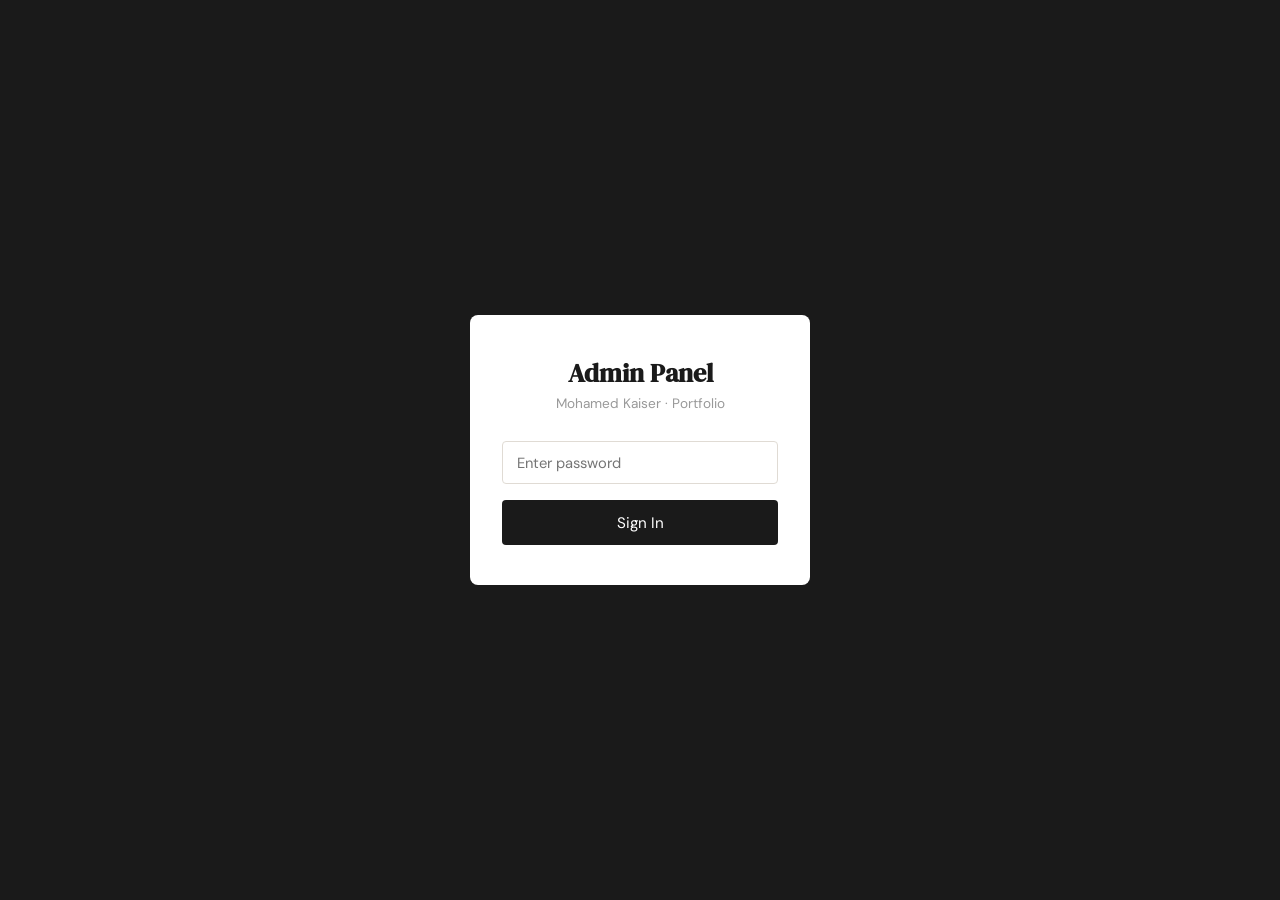
==== admin.html @ 764f1b79 "Rename Admin.html to admin.html" ====
<!DOCTYPE html>
<html lang="en">
<head>
  <meta charset="UTF-8" />
  <meta name="viewport" content="width=device-width, initial-scale=1.0" />
  <title>Admin · Mohamed Kaiser Portfolio</title>
  <link href="https://fonts.googleapis.com/css2?family=DM+Serif+Display&family=DM+Sans:wght@300;400;500&display=swap" rel="stylesheet" />
  <link rel="stylesheet" href="https://cdnjs.cloudflare.com/ajax/libs/font-awesome/6.5.0/css/all.min.css" />
  <style>
    *, *::before, *::after { box-sizing: border-box; margin: 0; padding: 0; }
    body { font-family: 'DM Sans', sans-serif; background: #f5f3f0; color: #1a1a1a; font-size: 15px; }
    a { text-decoration: none; color: inherit; }

    /* ── LOGIN ── */
    #login-screen {
      min-height: 100vh;
      display: flex;
      align-items: center;
      justify-content: center;
      background: #1a1a1a;
    }
    .login-box {
      background: #fff;
      padding: 2.5rem 2rem;
      border-radius: 8px;
      width: 340px;
      text-align: center;
    }
    .login-box h1 { font-family: 'DM Serif Display', serif; font-size: 1.6rem; margin-bottom: 0.3rem; }
    .login-box p { font-size: 0.85rem; color: #999; margin-bottom: 1.8rem; }
    .login-box input {
      width: 100%; padding: 0.75rem 1rem; border: 1px solid #e0dbd4;
      border-radius: 4px; font-family: inherit; font-size: 0.95rem;
      margin-bottom: 1rem; outline: none;
    }
    .login-box input:focus { border-color: #1a1a1a; }
    .login-box button {
      width: 100%; padding: 0.8rem; background: #1a1a1a; color: #fff;
      border: none; border-radius: 4px; font-family: inherit; font-size: 0.95rem;
      cursor: pointer; transition: background 0.2s;
    }
    .login-box button:hover { background: #333; }
    .login-error { color: #c0392b; font-size: 0.82rem; margin-top: 0.5rem; display: none; }

    /* ── ADMIN SHELL ── */
    #admin-shell { display: none; min-height: 100vh; }

    .admin-nav {
      background: #1a1a1a; color: #fff;
      padding: 1rem 2rem;
      display: flex; align-items: center; justify-content: space-between;
    }
    .admin-nav h1 { font-family: 'DM Serif Display', serif; font-size: 1.2rem; }
    .admin-nav-links { display: flex; gap: 1.5rem; align-items: center; }
    .admin-nav-links a {
      font-size: 0.85rem; color: #aaa; transition: color 0.2s; cursor: pointer;
    }
    .admin-nav-links a:hover, .admin-nav-links a.active { color: #fff; }
    .logout-btn {
      background: none; border: 1px solid #555; color: #aaa;
      padding: 0.4rem 0.9rem; border-radius: 3px; font-size: 0.82rem;
      cursor: pointer; font-family: inherit; transition: all 0.2s;
    }
    .logout-btn:hover { border-color: #fff; color: #fff; }

    .admin-body { padding: 2rem; max-width: 1100px; margin: 0 auto; }

    /* ── TABS ── */
    .tab-pane { display: none; }
    .tab-pane.active { display: block; }

    /* ── CARDS ── */
    .section-title {
      font-family: 'DM Serif Display', serif;
      font-size: 1.5rem; margin-bottom: 1.5rem;
      display: flex; align-items: center; justify-content: space-between;
    }

    /* ── FORM STYLES ── */
    .form-card {
      background: #fff; border-radius: 8px; padding: 1.8rem;
      border: 1px solid #eee; margin-bottom: 1.5rem;
    }
    .form-card h3 { font-size: 1rem; font-weight: 500; margin-bottom: 1.2rem; color: #555; text-transform: uppercase; letter-spacing: 0.06em; font-size: 0.78rem; }
    .form-row { display: grid; grid-template-columns: 1fr 1fr; gap: 1rem; margin-bottom: 1rem; }
    .form-row.single { grid-template-columns: 1fr; }
    .form-row.triple { grid-template-columns: 1fr 1fr 1fr; }
    label { display: block; font-size: 0.78rem; font-weight: 500; letter-spacing: 0.06em; text-transform: uppercase; color: #888; margin-bottom: 0.35rem; }
    input[type="text"], input[type="url"], input[type="password"], textarea, select {
      width: 100%; padding: 0.65rem 0.85rem; border: 1px solid #e0dbd4;
      border-radius: 4px; font-family: inherit; font-size: 0.92rem;
      outline: none; transition: border-color 0.2s; background: #fff;
    }
    input:focus, textarea:focus, select:focus { border-color: #1a1a1a; }
    textarea { resize: vertical; min-height: 90px; }

    .btn-primary {
      background: #1a1a1a; color: #fff; border: none;
      padding: 0.7rem 1.5rem; border-radius: 4px; font-family: inherit;
      font-size: 0.9rem; cursor: pointer; transition: background 0.2s;
    }
    .btn-primary:hover { background: #333; }
    .btn-danger {
      background: none; color: #c0392b; border: 1px solid #e8c0bb;
      padding: 0.5rem 1rem; border-radius: 4px; font-family: inherit;
      font-size: 0.82rem; cursor: pointer; transition: all 0.2s;
    }
    .btn-danger:hover { background: #c0392b; color: #fff; border-color: #c0392b; }
    .btn-secondary {
      background: none; color: #555; border: 1px solid #ddd;
      padding: 0.5rem 1rem; border-radius: 4px; font-family: inherit;
      font-size: 0.82rem; cursor: pointer; transition: all 0.2s;
    }
    .btn-secondary:hover { border-color: #1a1a1a; color: #1a1a1a; }

    /* ── PROJECT LIST ── */
    .project-list { display: flex; flex-direction: column; gap: 1rem; }
    .project-list-item {
      background: #fff; border: 1px solid #eee; border-radius: 8px;
      padding: 1.2rem 1.5rem;
      display: flex; align-items: center; gap: 1.2rem;
    }
    .project-list-thumb {
      width: 72px; height: 52px; border-radius: 4px; object-fit: cover;
      background: #f0ede8; flex-shrink: 0; display: flex; align-items: center;
      justify-content: center; font-size: 1.5rem; overflow: hidden;
    }
    .project-list-thumb img { width: 100%; height: 100%; object-fit: cover; }
    .project-list-info { flex: 1; }
    .project-list-info h4 { font-size: 0.95rem; font-weight: 500; margin-bottom: 0.2rem; }
    .project-list-info p { font-size: 0.8rem; color: #999; }
    .project-list-actions { display: flex; gap: 0.5rem; flex-shrink: 0; }

    /* ── HERO EDIT ── */
    .hero-preview {
      background: #1a1a1a; border-radius: 8px; padding: 2rem;
      color: #fff; margin-bottom: 1.5rem;
    }
    .hero-preview p { font-size: 0.8rem; color: #888; margin-bottom: 0.3rem; letter-spacing: 0.08em; text-transform: uppercase; }
    .hero-preview h2 { font-family: 'DM Serif Display', serif; font-size: 1.8rem; margin-bottom: 0.5rem; }
    .hero-preview span { font-size: 0.9rem; color: #aaa; }

    /* ── TOAST ── */
    .toast {
      position: fixed; bottom: 2rem; right: 2rem;
      background: #1a1a1a; color: #fff;
      padding: 0.8rem 1.4rem; border-radius: 4px;
      font-size: 0.88rem; transform: translateY(80px);
      transition: transform 0.3s ease; z-index: 9999;
    }
    .toast.show { transform: translateY(0); }

    /* ── MODAL (edit project) ── */
    .modal-overlay {
      position: fixed; inset: 0; background: rgba(0,0,0,0.5);
      display: none; align-items: center; justify-content: center; z-index: 500;
    }
    .modal-overlay.open { display: flex; }
    .modal {
      background: #fff; border-radius: 10px; width: 620px; max-height: 88vh;
      overflow-y: auto; padding: 2rem;
    }
    .modal-header { display: flex; justify-content: space-between; align-items: center; margin-bottom: 1.5rem; }
    .modal-header h2 { font-family: 'DM Serif Display', serif; font-size: 1.3rem; }
    .modal-close { background: none; border: none; font-size: 1.4rem; cursor: pointer; color: #999; }
    .modal-close:hover { color: #1a1a1a; }

    /* ── TAG INPUT ── */
    .tag-input-wrap { display: flex; flex-wrap: wrap; gap: 0.4rem; padding: 0.5rem; border: 1px solid #e0dbd4; border-radius: 4px; min-height: 42px; cursor: text; }
    .tag-chip { background: #f0ede8; padding: 0.2rem 0.6rem; border-radius: 2px; font-size: 0.78rem; display: flex; align-items: center; gap: 0.3rem; }
    .tag-chip button { background: none; border: none; cursor: pointer; font-size: 0.9rem; color: #999; padding: 0; line-height: 1; }
    .tag-chip button:hover { color: #c0392b; }
    .tag-text-input { border: none; outline: none; font-family: inherit; font-size: 0.88rem; min-width: 80px; flex: 1; }

    /* ── SETTINGS ── */
    .settings-section { margin-bottom: 2rem; }
    .settings-section h3 { font-size: 0.78rem; font-weight: 500; text-transform: uppercase; letter-spacing: 0.08em; color: #888; margin-bottom: 1rem; padding-bottom: 0.5rem; border-bottom: 1px solid #eee; }

    @media (max-width: 680px) {
      .form-row, .form-row.triple { grid-template-columns: 1fr; }
      .admin-body { padding: 1rem; }
      .modal { width: 95vw; padding: 1.2rem; }
    }
  </style>
</head>
<body>

<!-- ── LOGIN ── -->
<div id="login-screen">
  <div class="login-box">
    <h1>Admin Panel</h1>
    <p>Mohamed Kaiser · Portfolio</p>
    <input type="password" id="pw-input" placeholder="Enter password" />
    <button onclick="tryLogin()">Sign In</button>
    <p class="login-error" id="login-error">Wrong password. Try again.</p>
  </div>
</div>

<!-- ── ADMIN SHELL ── -->
<div id="admin-shell">
  <nav class="admin-nav">
    <h1>⚙️ Portfolio Admin</h1>
    <div class="admin-nav-links">
      <a onclick="switchTab('projects')" id="tab-btn-projects" class="active">Projects</a>
      <a onclick="switchTab('hero')" id="tab-btn-hero">Hero & About</a>
      <a onclick="switchTab('settings')" id="tab-btn-settings">Settings</a>
      <a href="index.html" target="_blank">View Site ↗</a>
      <button class="logout-btn" onclick="logout()">Log out</button>
    </div>
  </nav>

  <div class="admin-body">

    <!-- PROJECTS TAB -->
    <div class="tab-pane active" id="tab-projects">
      <div class="section-title">
        Projects
        <button class="btn-primary" onclick="openAddModal()">+ Add Project</button>
      </div>
      <div class="project-list" id="project-list"></div>
    </div>

    <!-- HERO & ABOUT TAB -->
    <div class="tab-pane" id="tab-hero">
      <div class="section-title">Hero & About</div>

      <div class="hero-preview" id="hero-preview">
        <p>Preview</p>
        <h2 id="preview-name">Mohamed Kaiser</h2>
        <span id="preview-sub">ICT Student & Tech-Forward Problem Solver</span>
      </div>

      <div class="form-card">
        <h3>Hero Section</h3>
        <div class="form-row">
          <div>
            <label>Your Name</label>
            <input type="text" id="h-name" placeholder="Mohamed Kaiser" />
          </div>
          <div>
            <label>Tag Line (small text above name)</label>
            <input type="text" id="h-tag" placeholder="Diploma in ICT · APU" />
          </div>
        </div>
        <div class="form-row single">
          <div>
            <label>Subtitle</label>
            <input type="text" id="h-sub" placeholder="ICT Student & Tech-Forward Problem Solver" />
          </div>
        </div>
      </div>

      <div class="form-card">
        <h3>About Me</h3>
        <div class="form-row single">
          <div>
            <label>Paragraph 1</label>
            <textarea id="h-about1"></textarea>
          </div>
        </div>
        <div class="form-row single">
          <div>
            <label>Paragraph 2</label>
            <textarea id="h-about2"></textarea>
          </div>
        </div>
      </div>

      <div class="form-card">
        <h3>Details (right column)</h3>
        <div class="form-row">
          <div><label>University</label><input type="text" id="h-uni" /></div>
          <div><label>Programme</label><input type="text" id="h-prog" /></div>
        </div>
        <div class="form-row">
          <div><label>CGPA</label><input type="text" id="h-cgpa" /></div>
          <div><label>Location</label><input type="text" id="h-loc" /></div>
        </div>
        <div class="form-row single">
          <div><label>Email</label><input type="text" id="h-email" /></div>
        </div>
      </div>

      <button class="btn-primary" onclick="saveHero()">Save Changes</button>
    </div>

    <!-- SETTINGS TAB -->
    <div class="tab-pane" id="tab-settings">
      <div class="section-title">Settings</div>

      <div class="form-card">
        <div class="settings-section">
          <h3>Social Links</h3>
          <div class="form-row">
            <div><label>Email</label><input type="text" id="s-email" /></div>
            <div><label>GitHub URL</label><input type="url" id="s-github" /></div>
          </div>
          <div class="form-row">
            <div><label>LinkedIn URL</label><input type="url" id="s-linkedin" /></div>
            <div><label>WhatsApp Number (with country code, no +)</label><input type="text" id="s-wa" /></div>
          </div>
        </div>
        <div class="settings-section">
          <h3>Change Password</h3>
          <div class="form-row">
            <div><label>New Password</label><input type="password" id="s-newpw" placeholder="Leave blank to keep current" /></div>
            <div><label>Confirm Password</label><input type="password" id="s-confirmpw" /></div>
          </div>
        </div>
        <button class="btn-primary" onclick="saveSettings()">Save Settings</button>
      </div>
    </div>

  </div>
</div>

<!-- ── PROJECT MODAL ── -->
<div class="modal-overlay" id="project-modal">
  <div class="modal">
    <div class="modal-header">
      <h2 id="modal-title">Add Project</h2>
      <button class="modal-close" onclick="closeModal()">×</button>
    </div>

    <input type="hidden" id="m-id" />

    <div class="form-row">
      <div>
        <label>Project Title</label>
        <input type="text" id="m-title" placeholder="Fix n Flip" />
      </div>
      <div>
        <label>Date / Period</label>
        <input type="text" id="m-date" placeholder="Jan 2026 – Present" />
      </div>
    </div>

    <div class="form-row single" style="margin-bottom:1rem">
      <div>
        <label>Short Description (shown on card)</label>
        <textarea id="m-short" style="min-height:70px" placeholder="One or two sentences for the card..."></textarea>
      </div>
    </div>

    <div class="form-row single" style="margin-bottom:1rem">
      <div>
        <label>Full Description (shown in popup)</label>
        <textarea id="m-long" style="min-height:120px" placeholder="Full project description for the popup..."></textarea>
      </div>
    </div>

    <div style="margin-bottom:1rem">
      <label>Tags (press Enter or comma to add)</label>
      <div class="tag-input-wrap" id="tag-wrap" onclick="focusTagInput()">
        <input class="tag-text-input" id="tag-input" placeholder="e.g. PHP" />
      </div>
    </div>

    <div class="form-row" style="margin-bottom:1rem">
      <div>
        <label>GitHub Link (leave blank if none)</label>
        <input type="url" id="m-github" placeholder="https://github.com/ImLiquify/..." />
      </div>
      <div>
        <label>Main Image filename (in /images/)</label>
        <input type="text" id="m-img" placeholder="fixnflip.jpg" />
      </div>
    </div>

    <div style="margin-bottom:1.5rem">
      <label>Popup Images (filenames, one per line)</label>
      <textarea id="m-imgs" style="min-height:70px" placeholder="fixnflip.jpg&#10;fixnflip2.jpg"></textarea>
    </div>

    <div style="display:flex; gap:0.8rem; justify-content:flex-end;">
      <button class="btn-secondary" onclick="closeModal()">Cancel</button>
      <button class="btn-primary" onclick="saveProject()">Save Project</button>
    </div>
  </div>
</div>

<!-- ── TOAST ── -->
<div class="toast" id="toast"></div>

<script>
  // ── DEFAULT DATA ──
  const DEFAULT_PASSWORD = 'kaiser123';
  const DEFAULT_PROJECTS = [
    { id: 1, title: 'Fix n Flip', date: 'Jan 2026 – Present', short: 'E-waste marketplace for APU students to buy, sell and repair devices. Role-based access with full lifecycle tracking.', long: 'Led my team to build a website for APU students to buy and sell devices at lower prices instead of disposing them. Includes role-based access for Admins, Technicians, Clerks, and Users with full device lifecycle tracking. Built a 31-table relational database and 15+ dynamic pages.', tags: ['PHP','MySQL','JavaScript','HTML','CSS'], github: 'https://github.com/ImLiquify', img: 'fixnflip.jpg', imgs: ['fixnflip.jpg','fixnflip2.jpg'] },
    { id: 2, title: 'Automated Smart Greenhouse', date: 'Nov 2025 – Present', short: 'IoT system with Arduino & ESP32. Automates irrigation and lighting based on soil moisture and crop type.', long: 'Built an IoT monitoring and control system for a model greenhouse using Arduino and ESP32. Automates irrigation based on soil moisture readings and adjusts LED lighting based on crop type. Paired with a web dashboard for remote monitoring. Includes water pump burn-out prevention.', tags: ['Arduino C++','HTML','CSS'], github: 'https://github.com/ImLiquify', img: 'greenhouse.jpg', imgs: ['greenhouse.jpg','greenhouse2.jpg'] },
    { id: 3, title: 'Enhanced TaoBao (Figma)', date: 'Jun 2025 – Present', short: 'Full UI/UX redesign of TaoBao. Cleaner layout, better hierarchy, focused on converting buyers.', long: 'Conducted user research, competitor analysis, and information architecture. Designed user flows and multiple high and low fidelity mockups. Developed a complete advanced website prototype in Figma focused on reducing clutter and improving purchasing conversion.', tags: ['Figma','UI/UX'], github: '', img: 'taobao.jpg', imgs: ['taobao.jpg','taobao2.jpg'] },
    { id: 4, title: 'Hospital Management System', date: 'Jul 2025 – Present', short: 'Desktop app in Java OOP to manage Nurses, Doctors and Patients with login access control.', long: 'Built a sample desktop app using NetBeans UI to demonstrate core OOP principles. Implemented Admin features and login functions. Applies OOP principles including Encapsulation, Inheritance, and modular structure.', tags: ['Java OOP','NetBeans'], github: '', img: '', imgs: [] },
    { id: 5, title: 'Restaurant Market List Automation', date: '2024 – 2025', short: 'Google Sheets tracker for my family\'s restaurant with AppScript automations and year-end email reports.', long: 'Built a shared Google Sheets procurement tracker for my family\'s restaurant. Added multi-user access so different staff can update stock lists. AppScript automations run monthly: migrating completed data to archive, auto-generating fresh working sheets. Year-end summary email sent automatically to the owner.', tags: ['Google Sheets','AppScript','JavaScript'], github: '', img: 'restaurant.jpg', imgs: ['restaurant.jpg','restaurant2.jpg'] },
    { id: 6, title: '3D Restaurant Architectural Design', date: '2025', short: 'Full spatial layout and interior design using SketchUp 3D with photorealistic Enscape renders.', long: 'Designed the full spatial layout and interior architecture of my parents\' restaurant concept using SketchUp 3D. Produced photorealistic renders and walkthroughs using Enscape for client review before renovation. Helped save money by allowing design changes before construction began.', tags: ['SketchUp 3D','Enscape'], github: '', img: 'restaurant3d.jpg', imgs: ['restaurant3d.jpg','restaurant3d2.jpg'] },
    { id: 7, title: 'Shell STEM Innovation Challenges', date: '2019 – 2022', short: 'Led teams in national STEM competitions. Built 4 hardware systems including a Salt-Water Powered Car.', long: 'Led student teams across two years of national STEM competitions, taking projects from concept to working prototype under real competition conditions. Built four hardware systems: a Salt-Water Electrolysis Electric Car, an Automated Pool Energy Recovery System, a Guard Sleep-Monitoring Alert, and an Automatic Overflow & Irrigation Pump Controller.', tags: ['Arduino C++','Hardware'], github: '', img: '', imgs: [] }
  ];

  const DEFAULT_HERO = {
    name: 'Mohamed Kaiser', tag: 'Diploma in ICT · APU',
    sub: 'ICT Student & Tech-Forward Problem Solver',
    about1: "I'm a student currently pursuing a Diploma in ICT (General) at Asia Pacific University (APU), Malaysia. I enjoy learning new technologies, building projects to solve problems, working with technology and love computers.",
    about2: "When I'm not studying, I like playing games, finding solutions to problems, and trying out new things that help broaden my knowledge. I'm actively looking for internship opportunities to grow my skills.",
    uni: 'Asia Pacific University (APU)', prog: 'Diploma in ICT (General)',
    cgpa: '3.44 / 4.00', loc: 'Kuala Lumpur, Malaysia', email: 'mohdkaiser1806@gmail.com'
  };

  const DEFAULT_SETTINGS = {
    email: 'mohdkaiser1806@gmail.com',
    github: 'https://github.com/ImLiquify',
    linkedin: 'https://www.linkedin.com/in/mohamed-kaiser-04093532b/',
    wa: '60178710035'
  };

  // ── STORAGE HELPERS ──
  function getData(key, def) {
    try { const v = localStorage.getItem(key); return v ? JSON.parse(v) : def; }
    catch(e) { return def; }
  }
  function setData(key, val) { localStorage.setItem(key, JSON.stringify(val)); }

  // ── LOGIN ──
  function tryLogin() {
    const pw = document.getElementById('pw-input').value;
    const stored = localStorage.getItem('admin_pw') || DEFAULT_PASSWORD;
    if (pw === stored) {
      document.getElementById('login-screen').style.display = 'none';
      document.getElementById('admin-shell').style.display = 'block';
      initAdmin();
    } else {
      document.getElementById('login-error').style.display = 'block';
    }
  }
  document.getElementById('pw-input').addEventListener('keydown', e => { if(e.key==='Enter') tryLogin(); });

  function logout() {
    document.getElementById('admin-shell').style.display = 'none';
    document.getElementById('login-screen').style.display = 'flex';
    document.getElementById('pw-input').value = '';
  }

  // ── TABS ──
  function switchTab(name) {
    document.querySelectorAll('.tab-pane').forEach(t => t.classList.remove('active'));
    document.querySelectorAll('.admin-nav-links a[id^="tab-btn"]').forEach(a => a.classList.remove('active'));
    document.getElementById('tab-'+name).classList.add('active');
    document.getElementById('tab-btn-'+name).classList.add('active');
  }

  // ── INIT ──
  function initAdmin() {
    renderProjectList();
    loadHeroForm();
    loadSettingsForm();
  }

  // ── PROJECTS ──
  function getProjects() { return getData('projects', DEFAULT_PROJECTS); }
  function saveProjects(p) { setData('projects', p); }

  function renderProjectList() {
    const projects = getProjects();
    const list = document.getElementById('project-list');
    list.innerHTML = projects.map(p => `
      <div class="project-list-item">
        <div class="project-list-thumb">
          ${p.img ? `<img src="images/${p.img}" onerror="this.style.display='none'" />` : '📁'}
        </div>
        <div class="project-list-info">
          <h4>${p.title}</h4>
          <p>${p.date} · ${p.tags.slice(0,3).join(', ')}${p.tags.length>3?'…':''} ${p.github ? '· <span style="color:#2ecc71">GitHub ✓</span>' : '· <span style="color:#e67e22">No GitHub</span>'}</p>
        </div>
        <div class="project-list-actions">
          <button class="btn-secondary" onclick="openEditModal(${p.id})">Edit</button>
          <button class="btn-danger" onclick="deleteProject(${p.id})">Delete</button>
        </div>
      </div>
    `).join('');
  }

  // ── TAG INPUT ──
  let currentTags = [];
  function focusTagInput() { document.getElementById('tag-input').focus(); }
  function renderTags() {
    const wrap = document.getElementById('tag-wrap');
    const input = document.getElementById('tag-input');
    wrap.innerHTML = '';
    currentTags.forEach((t,i) => {
      const chip = document.createElement('div');
      chip.className = 'tag-chip';
      chip.innerHTML = `${t}<button onclick="removeTag(${i})">×</button>`;
      wrap.appendChild(chip);
    });
    wrap.appendChild(input);
    input.focus();
  }
  function removeTag(i) { currentTags.splice(i,1); renderTags(); }
  document.addEventListener('keydown', function(e) {
    const input = document.getElementById('tag-input');
    if (document.activeElement !== input) return;
    if ((e.key === 'Enter' || e.key === ',') && input.value.trim()) {
      e.preventDefault();
      currentTags.push(input.value.trim().replace(',',''));
      input.value = '';
      renderTags();
    }
    if (e.key === 'Backspace' && !input.value && currentTags.length) {
      currentTags.pop(); renderTags();
    }
  });

  // ── MODAL ──
  function openAddModal() {
    currentTags = [];
    document.getElementById('modal-title').textContent = 'Add Project';
    document.getElementById('m-id').value = '';
    ['m-title','m-date','m-short','m-long','m-github','m-img','m-imgs'].forEach(id => document.getElementById(id).value = '');
    renderTags();
    document.getElementById('project-modal').classList.add('open');
  }

  function openEditModal(id) {
    const p = getProjects().find(x => x.id === id);
    if (!p) return;
    currentTags = [...p.tags];
    document.getElementById('modal-title').textContent = 'Edit Project';
    document.getElementById('m-id').value = p.id;
    document.getElementById('m-title').value = p.title;
    document.getElementById('m-date').value = p.date;
    document.getElementById('m-short').value = p.short;
    document.getElementById('m-long').value = p.long;
    document.getElementById('m-github').value = p.github || '';
    document.getElementById('m-img').value = p.img || '';
    document.getElementById('m-imgs').value = (p.imgs || []).join('\n');
    renderTags();
    document.getElementById('project-modal').classList.add('open');
  }

  function closeModal() { document.getElementById('project-modal').classList.remove('open'); }

  function saveProject() {
    const id = document.getElementById('m-id').value;
    const proj = {
      id: id ? parseInt(id) : Date.now(),
      title: document.getElementById('m-title').value.trim(),
      date: document.getElementById('m-date').value.trim(),
      short: document.getElementById('m-short').value.trim(),
      long: document.getElementById('m-long').value.trim(),
      tags: currentTags,
      github: document.getElementById('m-github').value.trim(),
      img: document.getElementById('m-img').value.trim(),
      imgs: document.getElementById('m-imgs').value.trim().split('\n').filter(Boolean)
    };
    if (!proj.title) { toast('Please enter a project title'); return; }
    let projects = getProjects();
    if (id) { projects = projects.map(p => p.id === proj.id ? proj : p); }
    else { projects.push(proj); }
    saveProjects(projects);
    renderProjectList();
    closeModal();
    toast('Project saved ✓');
  }

  function deleteProject(id) {
    if (!confirm('Delete this project?')) return;
    saveProjects(getProjects().filter(p => p.id !== id));
    renderProjectList();
    toast('Project deleted');
  }

  // ── HERO ──
  function loadHeroForm() {
    const h = getData('hero', DEFAULT_HERO);
    ['name','tag','sub','about1','about2','uni','prog','cgpa','loc','email'].forEach(k => {
      const el = document.getElementById('h-'+k);
      if (el) el.value = h[k] || '';
    });
    document.getElementById('preview-name').textContent = h.name;
    document.getElementById('preview-sub').textContent = h.sub;
  }

  function saveHero() {
    const h = {};
    ['name','tag','sub','about1','about2','uni','prog','cgpa','loc','email'].forEach(k => {
      const el = document.getElementById('h-'+k);
      if (el) h[k] = el.value.trim();
    });
    setData('hero', h);
    document.getElementById('preview-name').textContent = h.name;
    document.getElementById('preview-sub').textContent = h.sub;
    toast('Hero section saved ✓');
  }

  // ── SETTINGS ──
  function loadSettingsForm() {
    const s = getData('settings', DEFAULT_SETTINGS);
    document.getElementById('s-email').value = s.email || '';
    document.getElementById('s-github').value = s.github || '';
    document.getElementById('s-linkedin').value = s.linkedin || '';
    document.getElementById('s-wa').value = s.wa || '';
  }

  function saveSettings() {
    const newpw = document.getElementById('s-newpw').value;
    const confirmpw = document.getElementById('s-confirmpw').value;
    if (newpw) {
      if (newpw !== confirmpw) { toast('Passwords do not match'); return; }
      localStorage.setItem('admin_pw', newpw);
    }
    setData('settings', {
      email: document.getElementById('s-email').value.trim(),
      github: document.getElementById('s-github').value.trim(),
      linkedin: document.getElementById('s-linkedin').value.trim(),
      wa: document.getElementById('s-wa').value.trim()
    });
    toast('Settings saved ✓');
  }

  // ── TOAST ──
  function toast(msg) {
    const t = document.getElementById('toast');
    t.textContent = msg;
    t.classList.add('show');
    setTimeout(() => t.classList.remove('show'), 2500);
  }
</script>
</body>
</html>
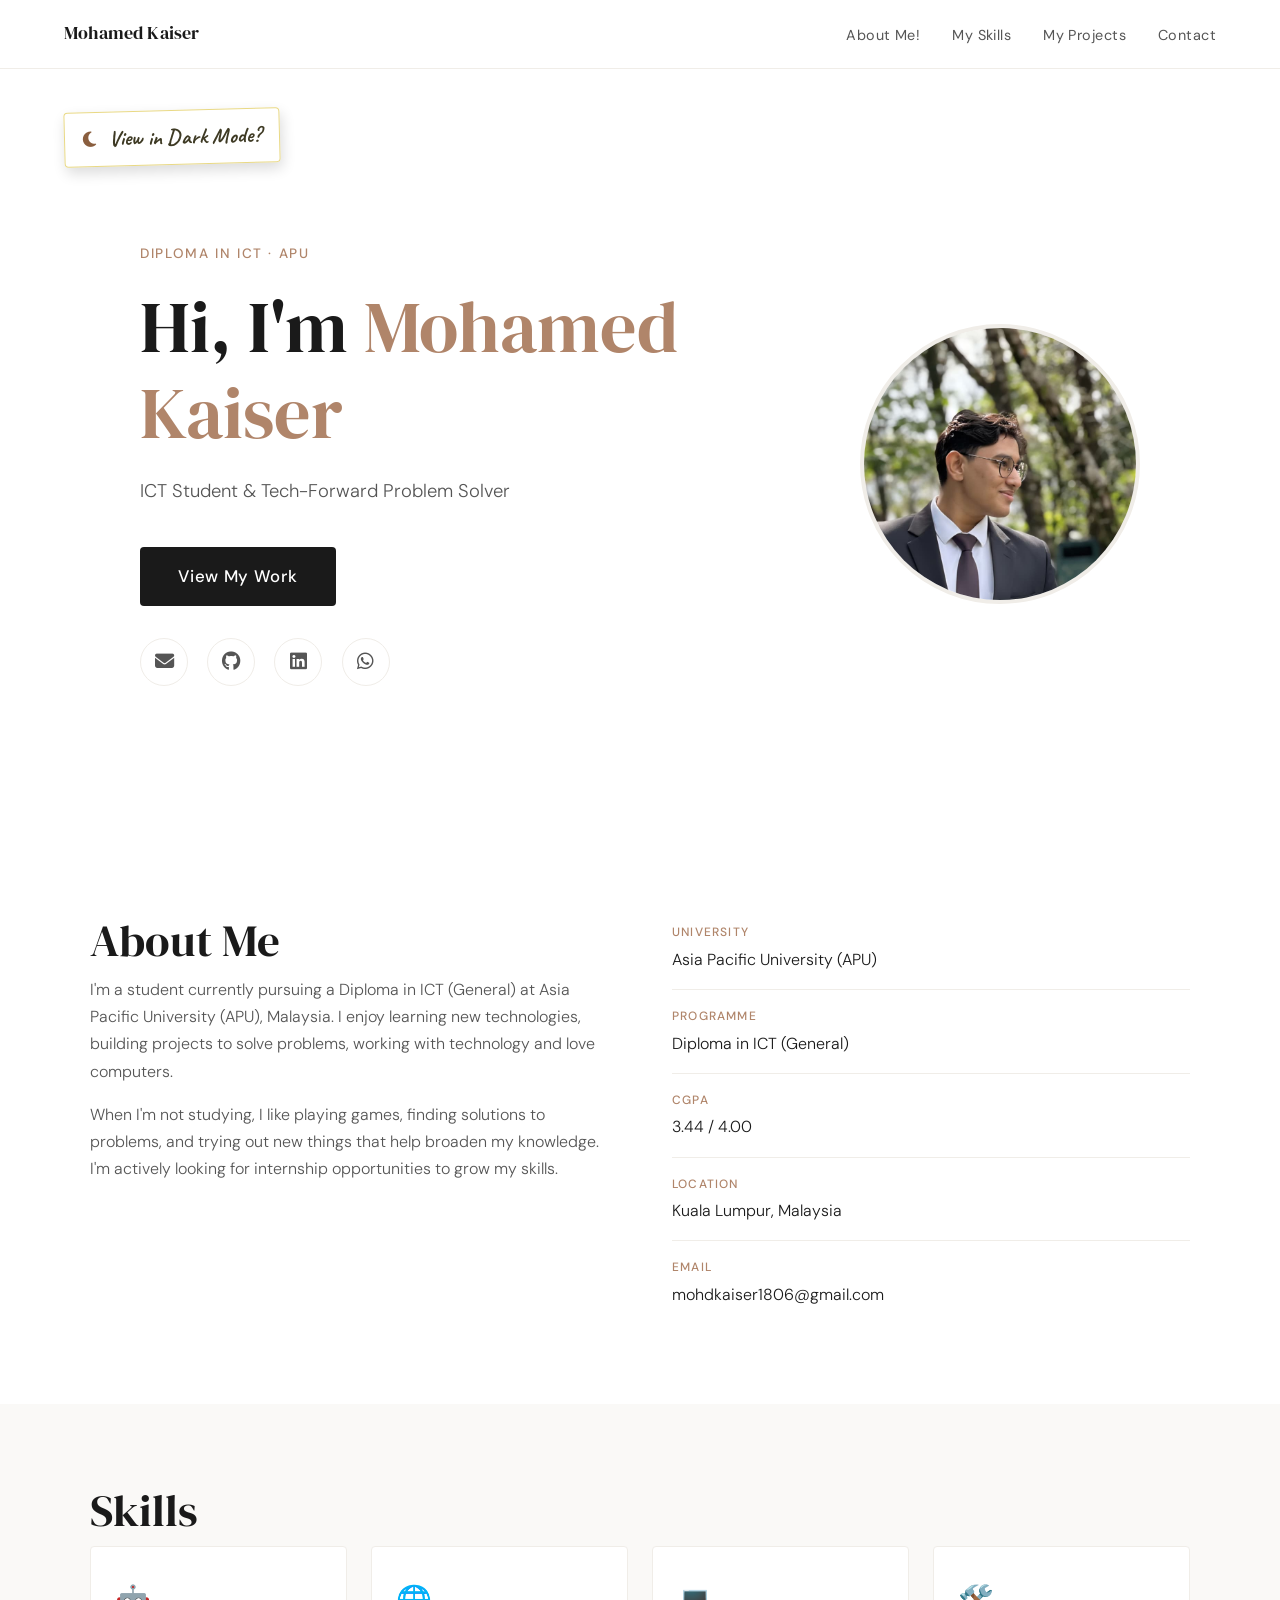
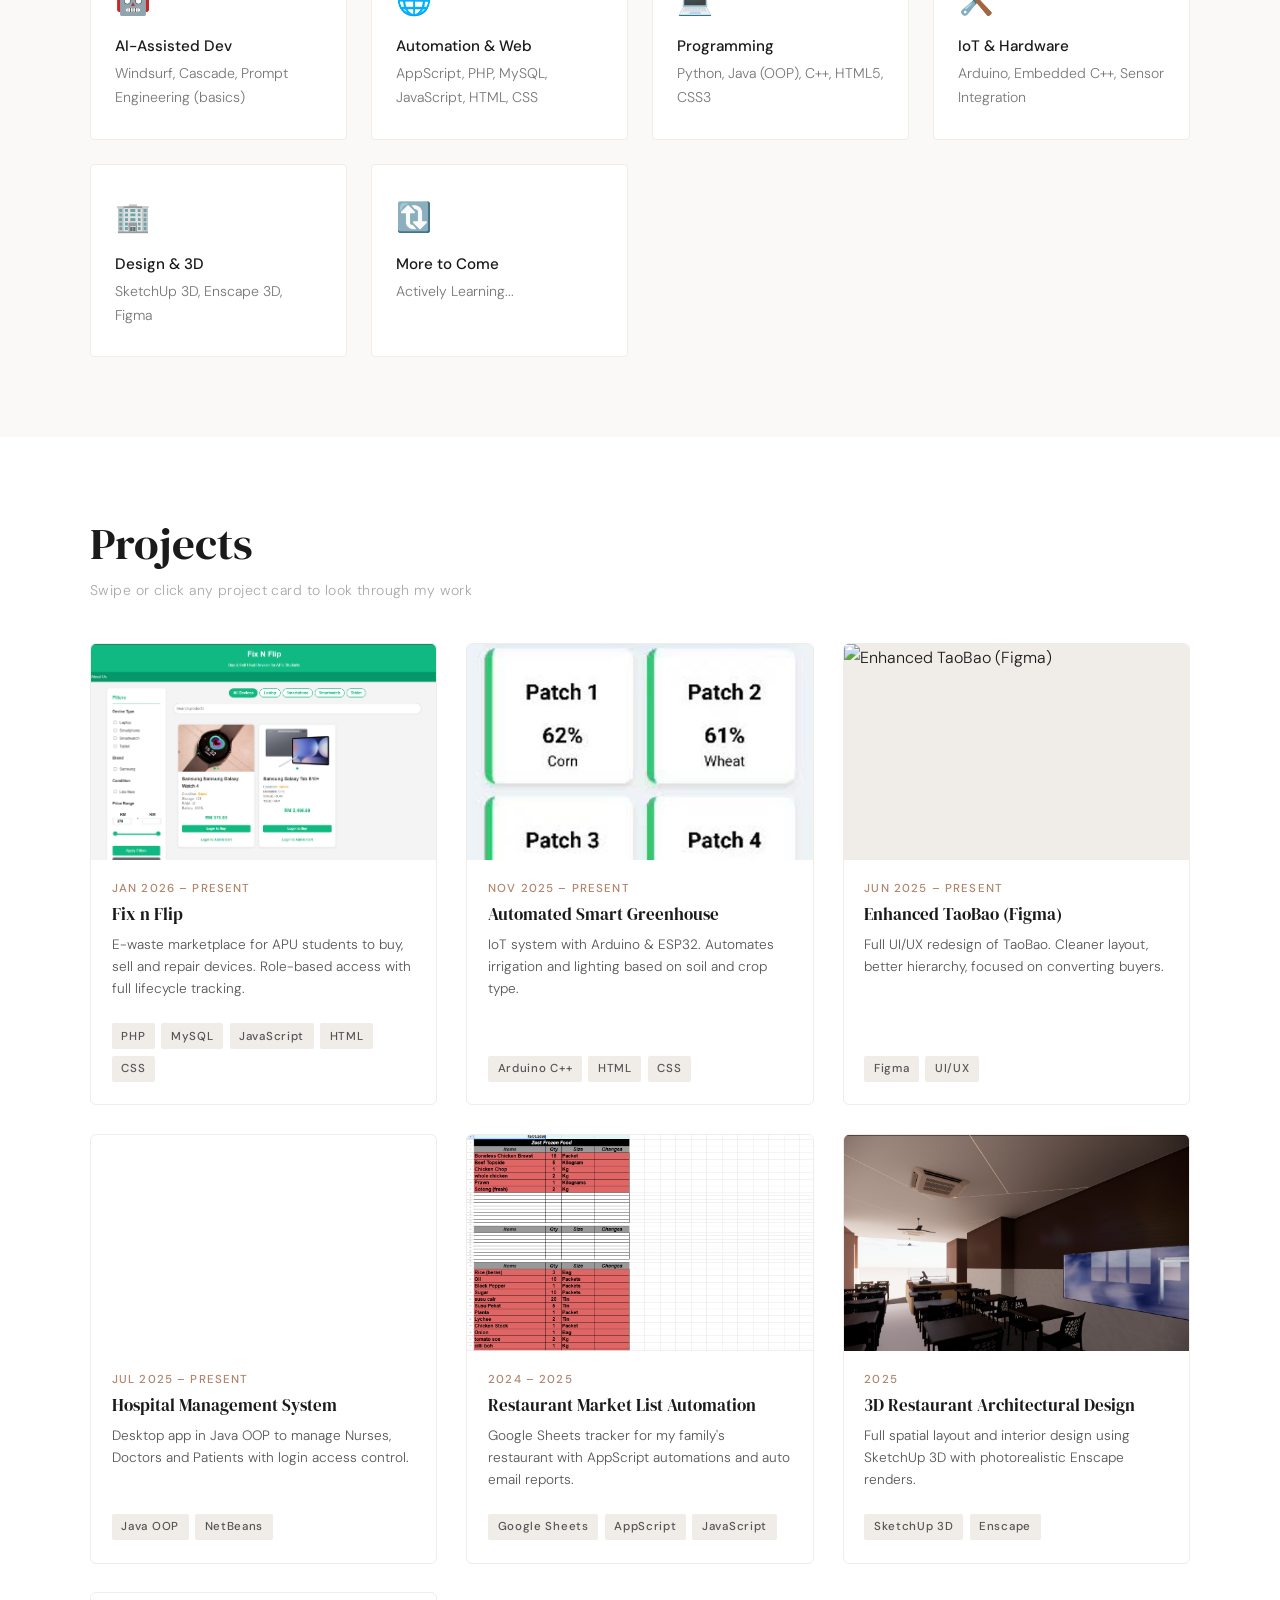
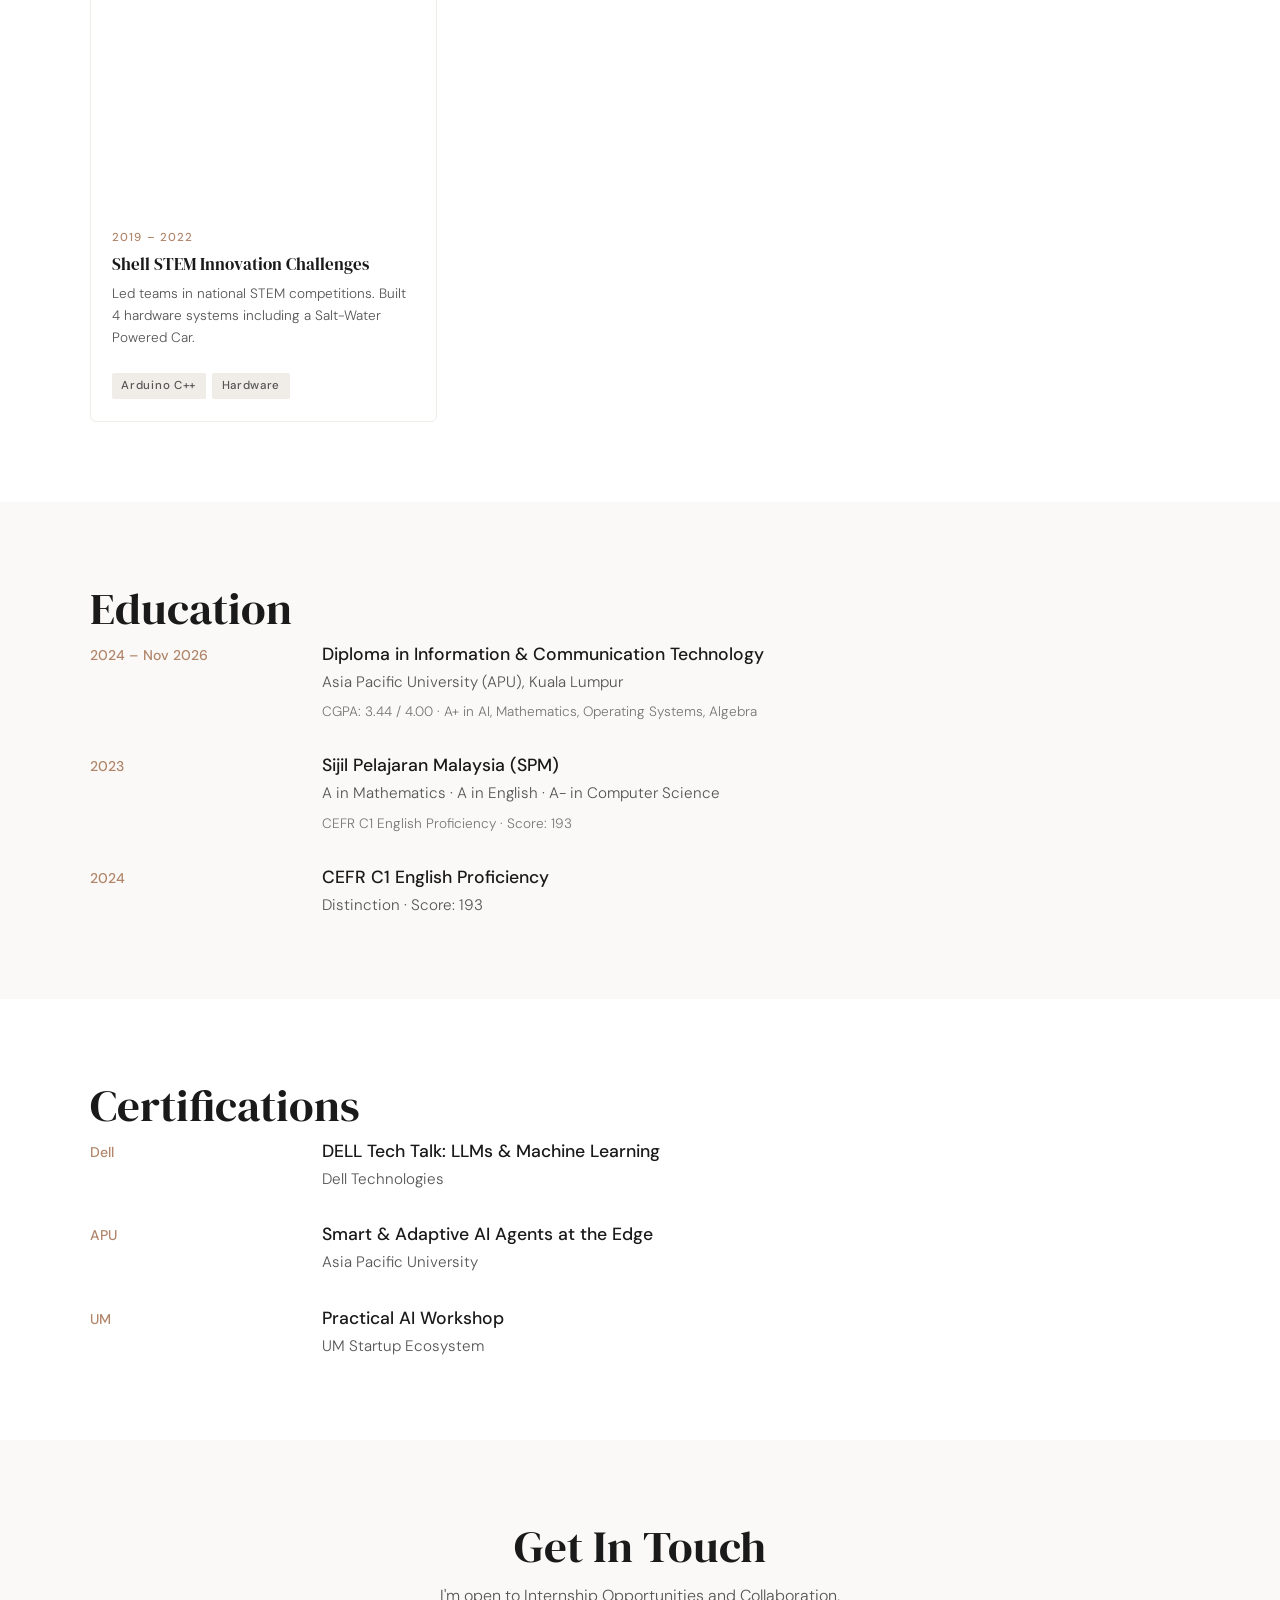
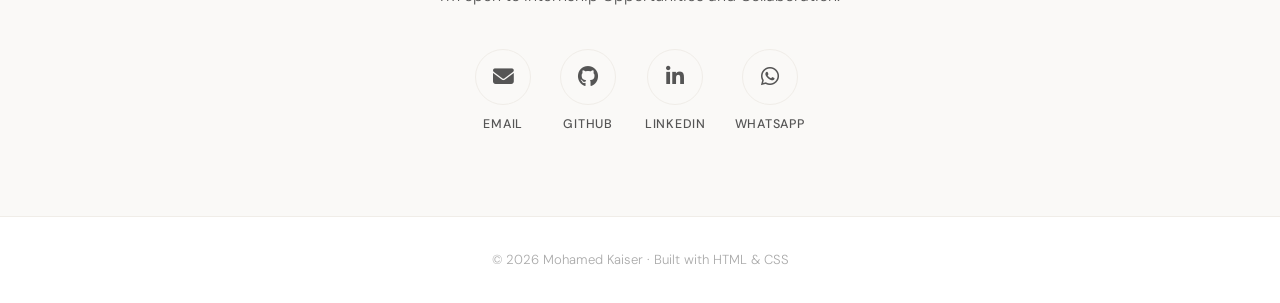
==== commit e1056fef: "Update admin.html" ====
--- a/admin.html
+++ b/admin.html
@@ -3,625 +3,419 @@
 <head>
   <meta charset="UTF-8" />
   <meta name="viewport" content="width=device-width, initial-scale=1.0" />
-  <title>Admin · Mohamed Kaiser Portfolio</title>
-  <link href="https://fonts.googleapis.com/css2?family=DM+Serif+Display&family=DM+Sans:wght@300;400;500&display=swap" rel="stylesheet" />
+  <title id="page-title">Hey it's Mohamed Kaiser👋 | Portfolio</title>
+  <link rel="stylesheet" href="styles.css" />
+  <link href="https://fonts.googleapis.com/css2?family=Caveat:wght=700&family=DM+Serif+Display&family=DM+Sans:wght=300;400;500&display=swap" rel="stylesheet" />
   <link rel="stylesheet" href="https://cdnjs.cloudflare.com/ajax/libs/font-awesome/6.5.0/css/all.min.css" />
-  <style>
-    *, *::before, *::after { box-sizing: border-box; margin: 0; padding: 0; }
-    body { font-family: 'DM Sans', sans-serif; background: #f5f3f0; color: #1a1a1a; font-size: 15px; }
-    a { text-decoration: none; color: inherit; }
-
-    /* ── LOGIN ── */
-    #login-screen {
-      min-height: 100vh;
-      display: flex;
-      align-items: center;
-      justify-content: center;
-      background: #1a1a1a;
-    }
-    .login-box {
-      background: #fff;
-      padding: 2.5rem 2rem;
-      border-radius: 8px;
-      width: 340px;
-      text-align: center;
-    }
-    .login-box h1 { font-family: 'DM Serif Display', serif; font-size: 1.6rem; margin-bottom: 0.3rem; }
-    .login-box p { font-size: 0.85rem; color: #999; margin-bottom: 1.8rem; }
-    .login-box input {
-      width: 100%; padding: 0.75rem 1rem; border: 1px solid #e0dbd4;
-      border-radius: 4px; font-family: inherit; font-size: 0.95rem;
-      margin-bottom: 1rem; outline: none;
-    }
-    .login-box input:focus { border-color: #1a1a1a; }
-    .login-box button {
-      width: 100%; padding: 0.8rem; background: #1a1a1a; color: #fff;
-      border: none; border-radius: 4px; font-family: inherit; font-size: 0.95rem;
-      cursor: pointer; transition: background 0.2s;
-    }
-    .login-box button:hover { background: #333; }
-    .login-error { color: #c0392b; font-size: 0.82rem; margin-top: 0.5rem; display: none; }
-
-    /* ── ADMIN SHELL ── */
-    #admin-shell { display: none; min-height: 100vh; }
-
-    .admin-nav {
-      background: #1a1a1a; color: #fff;
-      padding: 1rem 2rem;
-      display: flex; align-items: center; justify-content: space-between;
-    }
-    .admin-nav h1 { font-family: 'DM Serif Display', serif; font-size: 1.2rem; }
-    .admin-nav-links { display: flex; gap: 1.5rem; align-items: center; }
-    .admin-nav-links a {
-      font-size: 0.85rem; color: #aaa; transition: color 0.2s; cursor: pointer;
-    }
-    .admin-nav-links a:hover, .admin-nav-links a.active { color: #fff; }
-    .logout-btn {
-      background: none; border: 1px solid #555; color: #aaa;
-      padding: 0.4rem 0.9rem; border-radius: 3px; font-size: 0.82rem;
-      cursor: pointer; font-family: inherit; transition: all 0.2s;
-    }
-    .logout-btn:hover { border-color: #fff; color: #fff; }
-
-    .admin-body { padding: 2rem; max-width: 1100px; margin: 0 auto; }
-
-    /* ── TABS ── */
-    .tab-pane { display: none; }
-    .tab-pane.active { display: block; }
-
-    /* ── CARDS ── */
-    .section-title {
-      font-family: 'DM Serif Display', serif;
-      font-size: 1.5rem; margin-bottom: 1.5rem;
-      display: flex; align-items: center; justify-content: space-between;
-    }
-
-    /* ── FORM STYLES ── */
-    .form-card {
-      background: #fff; border-radius: 8px; padding: 1.8rem;
-      border: 1px solid #eee; margin-bottom: 1.5rem;
-    }
-    .form-card h3 { font-size: 1rem; font-weight: 500; margin-bottom: 1.2rem; color: #555; text-transform: uppercase; letter-spacing: 0.06em; font-size: 0.78rem; }
-    .form-row { display: grid; grid-template-columns: 1fr 1fr; gap: 1rem; margin-bottom: 1rem; }
-    .form-row.single { grid-template-columns: 1fr; }
-    .form-row.triple { grid-template-columns: 1fr 1fr 1fr; }
-    label { display: block; font-size: 0.78rem; font-weight: 500; letter-spacing: 0.06em; text-transform: uppercase; color: #888; margin-bottom: 0.35rem; }
-    input[type="text"], input[type="url"], input[type="password"], textarea, select {
-      width: 100%; padding: 0.65rem 0.85rem; border: 1px solid #e0dbd4;
-      border-radius: 4px; font-family: inherit; font-size: 0.92rem;
-      outline: none; transition: border-color 0.2s; background: #fff;
-    }
-    input:focus, textarea:focus, select:focus { border-color: #1a1a1a; }
-    textarea { resize: vertical; min-height: 90px; }
-
-    .btn-primary {
-      background: #1a1a1a; color: #fff; border: none;
-      padding: 0.7rem 1.5rem; border-radius: 4px; font-family: inherit;
-      font-size: 0.9rem; cursor: pointer; transition: background 0.2s;
-    }
-    .btn-primary:hover { background: #333; }
-    .btn-danger {
-      background: none; color: #c0392b; border: 1px solid #e8c0bb;
-      padding: 0.5rem 1rem; border-radius: 4px; font-family: inherit;
-      font-size: 0.82rem; cursor: pointer; transition: all 0.2s;
-    }
-    .btn-danger:hover { background: #c0392b; color: #fff; border-color: #c0392b; }
-    .btn-secondary {
-      background: none; color: #555; border: 1px solid #ddd;
-      padding: 0.5rem 1rem; border-radius: 4px; font-family: inherit;
-      font-size: 0.82rem; cursor: pointer; transition: all 0.2s;
-    }
-    .btn-secondary:hover { border-color: #1a1a1a; color: #1a1a1a; }
-
-    /* ── PROJECT LIST ── */
-    .project-list { display: flex; flex-direction: column; gap: 1rem; }
-    .project-list-item {
-      background: #fff; border: 1px solid #eee; border-radius: 8px;
-      padding: 1.2rem 1.5rem;
-      display: flex; align-items: center; gap: 1.2rem;
-    }
-    .project-list-thumb {
-      width: 72px; height: 52px; border-radius: 4px; object-fit: cover;
-      background: #f0ede8; flex-shrink: 0; display: flex; align-items: center;
-      justify-content: center; font-size: 1.5rem; overflow: hidden;
-    }
-    .project-list-thumb img { width: 100%; height: 100%; object-fit: cover; }
-    .project-list-info { flex: 1; }
-    .project-list-info h4 { font-size: 0.95rem; font-weight: 500; margin-bottom: 0.2rem; }
-    .project-list-info p { font-size: 0.8rem; color: #999; }
-    .project-list-actions { display: flex; gap: 0.5rem; flex-shrink: 0; }
-
-    /* ── HERO EDIT ── */
-    .hero-preview {
-      background: #1a1a1a; border-radius: 8px; padding: 2rem;
-      color: #fff; margin-bottom: 1.5rem;
-    }
-    .hero-preview p { font-size: 0.8rem; color: #888; margin-bottom: 0.3rem; letter-spacing: 0.08em; text-transform: uppercase; }
-    .hero-preview h2 { font-family: 'DM Serif Display', serif; font-size: 1.8rem; margin-bottom: 0.5rem; }
-    .hero-preview span { font-size: 0.9rem; color: #aaa; }
-
-    /* ── TOAST ── */
-    .toast {
-      position: fixed; bottom: 2rem; right: 2rem;
-      background: #1a1a1a; color: #fff;
-      padding: 0.8rem 1.4rem; border-radius: 4px;
-      font-size: 0.88rem; transform: translateY(80px);
-      transition: transform 0.3s ease; z-index: 9999;
-    }
-    .toast.show { transform: translateY(0); }
-
-    /* ── MODAL (edit project) ── */
-    .modal-overlay {
-      position: fixed; inset: 0; background: rgba(0,0,0,0.5);
-      display: none; align-items: center; justify-content: center; z-index: 500;
-    }
-    .modal-overlay.open { display: flex; }
-    .modal {
-      background: #fff; border-radius: 10px; width: 620px; max-height: 88vh;
-      overflow-y: auto; padding: 2rem;
-    }
-    .modal-header { display: flex; justify-content: space-between; align-items: center; margin-bottom: 1.5rem; }
-    .modal-header h2 { font-family: 'DM Serif Display', serif; font-size: 1.3rem; }
-    .modal-close { background: none; border: none; font-size: 1.4rem; cursor: pointer; color: #999; }
-    .modal-close:hover { color: #1a1a1a; }
-
-    /* ── TAG INPUT ── */
-    .tag-input-wrap { display: flex; flex-wrap: wrap; gap: 0.4rem; padding: 0.5rem; border: 1px solid #e0dbd4; border-radius: 4px; min-height: 42px; cursor: text; }
-    .tag-chip { background: #f0ede8; padding: 0.2rem 0.6rem; border-radius: 2px; font-size: 0.78rem; display: flex; align-items: center; gap: 0.3rem; }
-    .tag-chip button { background: none; border: none; cursor: pointer; font-size: 0.9rem; color: #999; padding: 0; line-height: 1; }
-    .tag-chip button:hover { color: #c0392b; }
-    .tag-text-input { border: none; outline: none; font-family: inherit; font-size: 0.88rem; min-width: 80px; flex: 1; }
-
-    /* ── SETTINGS ── */
-    .settings-section { margin-bottom: 2rem; }
-    .settings-section h3 { font-size: 0.78rem; font-weight: 500; text-transform: uppercase; letter-spacing: 0.08em; color: #888; margin-bottom: 1rem; padding-bottom: 0.5rem; border-bottom: 1px solid #eee; }
-
-    @media (max-width: 680px) {
-      .form-row, .form-row.triple { grid-template-columns: 1fr; }
-      .admin-body { padding: 1rem; }
-      .modal { width: 95vw; padding: 1.2rem; }
-    }
-  </style>
 </head>
 <body>
 
-<!-- ── LOGIN ── -->
-<div id="login-screen">
-  <div class="login-box">
-    <h1>Admin Panel</h1>
-    <p>Mohamed Kaiser · Portfolio</p>
-    <input type="password" id="pw-input" placeholder="Enter password" />
-    <button onclick="tryLogin()">Sign In</button>
-    <p class="login-error" id="login-error">Wrong password. Try again.</p>
+  <nav>
+    <span class="nav-name" id="nav-name">Mohamed Kaiser</span>
+    <ul>
+      <li><a href="#about">About Me!</a></li>
+      <li><a href="#skills">My Skills</a></li>
+      <li><a href="#projects">My Projects</a></li>
+      <li><a href="#contact">Contact</a></li>
+    </ul>
+  </nav>
+
+  <div id="theme-prompt-note" class="theme-prompt-bar" role="button" aria-label="Toggle system color scheme" tabindex="0">
+    <div class="theme-prompt-content">
+      <div class="theme-toggle-btn">
+        <i class="fas fa-moon theme-icon-element"></i>
+      </div>
+      <span id="theme-prompt-text" class="theme-prompt-text">View in Dark Mode?</span>
+    </div>
   </div>
-</div>
-
-<!-- ── ADMIN SHELL ── -->
-<div id="admin-shell">
-  <nav class="admin-nav">
-    <h1>⚙️ Portfolio Admin</h1>
-    <div class="admin-nav-links">
-      <a onclick="switchTab('projects')" id="tab-btn-projects" class="active">Projects</a>
-      <a onclick="switchTab('hero')" id="tab-btn-hero">Hero & About</a>
-      <a onclick="switchTab('settings')" id="tab-btn-settings">Settings</a>
-      <a href="index.html" target="_blank">View Site ↗</a>
-      <button class="logout-btn" onclick="logout()">Log out</button>
-    </div>
-  </nav>
-
-  <div class="admin-body">
-
-    <!-- PROJECTS TAB -->
-    <div class="tab-pane active" id="tab-projects">
-      <div class="section-title">
-        Projects
-        <button class="btn-primary" onclick="openAddModal()">+ Add Project</button>
-      </div>
-      <div class="project-list" id="project-list"></div>
-    </div>
-
-    <!-- HERO & ABOUT TAB -->
-    <div class="tab-pane" id="tab-hero">
-      <div class="section-title">Hero & About</div>
-
-      <div class="hero-preview" id="hero-preview">
-        <p>Preview</p>
-        <h2 id="preview-name">Mohamed Kaiser</h2>
-        <span id="preview-sub">ICT Student & Tech-Forward Problem Solver</span>
-      </div>
-
-      <div class="form-card">
-        <h3>Hero Section</h3>
-        <div class="form-row">
-          <div>
-            <label>Your Name</label>
-            <input type="text" id="h-name" placeholder="Mohamed Kaiser" />
-          </div>
-          <div>
-            <label>Tag Line (small text above name)</label>
-            <input type="text" id="h-tag" placeholder="Diploma in ICT · APU" />
+
+  <section id="hero">
+    <div class="hero-inner">
+      <div class="hero-text">
+        <p class="hero-tag" id="hero-tag">Diploma in ICT · APU</p>
+        <h1>Hi, I'm <span class="accent" id="hero-name">Mohamed Kaiser</span></h1>
+        <p class="hero-sub" id="hero-sub">ICT Student & Tech-Forward Problem Solver</p>
+        <a href="#projects" class="btn">View My Work</a>
+        <div class="hero-socials" id="hero-socials">
+          <a id="social-email" href="mailto:mohdkaiser1806@gmail.com" title="Email"><i class="fas fa-envelope"></i></a>
+          <a id="social-github" href="https://github.com/ImLiquify" target="_blank" title="GitHub"><i class="fab fa-github"></i></a>
+          <a id="social-linkedin" href="https://www.linkedin.com/in/mohamed-kaiser-04093532b/" target="_blank" title="LinkedIn"><i class="fab fa-linkedin"></i></a>
+          <a id="social-wa" href="https://wa.me/60178710035" target="_blank" title="WhatsApp"><i class="fab fa-whatsapp"></i></a>
+        </div>
+      </div>
+      <div class="hero-photo">
+        <img src="images/me.jpg" alt="Mohamed Kaiser" />
+      </div>
+    </div>
+  </section>
+
+  <section id="about">
+    <div class="section-inner two-col">
+      <div>
+        <h2>About Me</h2>
+        <p id="about-p1">I'm a student currently pursuing a Diploma in ICT (General) at Asia Pacific University (APU), Malaysia. I enjoy learning new technologies, building projects to solve problems, working with technology and love computers.</p>
+        <p id="about-p2">When I'm not studying, I like playing games, finding solutions to problems, and trying out new things that help broaden my knowledge. I'm actively looking for internship opportunities to grow my skills.</p>
+      </div>
+      <div class="about-details">
+        <div class="detail-item"><span class="label">University</span><span id="d-uni">Asia Pacific University (APU)</span></div>
+        <div class="detail-item"><span class="label">Programme</span><span id="d-prog">Diploma in ICT (General)</span></div>
+        <div class="detail-item"><span class="label">CGPA</span><span id="d-cgpa">3.44 / 4.00</span></div>
+        <div class="detail-item"><span class="label">Location</span><span id="d-loc">Kuala Lumpur, Malaysia</span></div>
+        <div class="detail-item"><span class="label">Email</span><span id="d-email">mohdkaiser1806@gmail.com</span></div>
+      </div>
+    </div>
+  </section>
+
+  <section id="skills" class="bg-light">
+    <div class="section-inner">
+      <h2>Skills</h2>
+      <div class="skills-grid">
+        <div class="skill-card"><span class="skill-icon">🤖</span><h3>AI-Assisted Dev</h3><p>Windsurf, Cascade, Prompt Engineering (basics)</p></div>
+        <div class="skill-card"><span class="skill-icon">🌐</span><h3>Automation & Web</h3><p>AppScript, PHP, MySQL, JavaScript, HTML, CSS</p></div>
+        <div class="skill-card"><span class="skill-icon">💻</span><h3>Programming</h3><p>Python, Java (OOP), C++, HTML5, CSS3</p></div>
+        <div class="skill-card"><span class="skill-icon">🛠️</span><h3>IoT & Hardware</h3><p>Arduino, Embedded C++, Sensor Integration</p></div>
+        <div class="skill-card"><span class="skill-icon">🏢</span><h3>Design & 3D</h3><p>SketchUp 3D, Enscape 3D, Figma</p></div>
+        <div class="skill-card"><span class="skill-icon">🔃</span><h3>More to Come</h3><p>Actively Learning...</p></div>
+      </div>
+    </div>
+  </section>
+
+  <section id="projects">
+    <div class="section-inner">
+      <h2>Projects</h2>
+      <p class="section-sub">Swipe or click any project card to look through my work</p>
+      
+      <div class="slider-container">
+        <div class="product-grid" id="product-grid"></div>
+        <div class="slider-dots" id="slider-dots"></div>
+      </div>
+    </div>
+  </section>
+
+  <section id="education" class="bg-light">
+    <div class="section-inner">
+      <h2>Education</h2>
+      <div class="edu-list">
+        <div class="edu-item">
+          <div class="edu-meta">2024 – Nov 2026</div>
+          <div class="edu-body">
+            <h3>Diploma in Information & Communication Technology</h3>
+            <p>Asia Pacific University (APU), Kuala Lumpur</p>
+            <p class="edu-note">CGPA: 3.44 / 4.00 · A+ in AI, Mathematics, Operating Systems, Algebra</p>
           </div>
         </div>
-        <div class="form-row single">
-          <div>
-            <label>Subtitle</label>
-            <input type="text" id="h-sub" placeholder="ICT Student & Tech-Forward Problem Solver" />
+        <div class="edu-item">
+          <div class="edu-meta">2023</div>
+          <div class="edu-body">
+            <h3>Sijil Pelajaran Malaysia (SPM)</h3>
+            <p>A in Mathematics · A in English · A- in Computer Science</p>
+            <p class="edu-note">CEFR C1 English Proficiency · Score: 193</p>
           </div>
         </div>
-      </div>
-
-      <div class="form-card">
-        <h3>About Me</h3>
-        <div class="form-row single">
-          <div>
-            <label>Paragraph 1</label>
-            <textarea id="h-about1"></textarea>
+        <div class="edu-item">
+          <div class="edu-meta">2024</div>
+          <div class="edu-body">
+            <h3>CEFR C1 English Proficiency</h3>
+            <p>Distinction · Score: 193</p>
           </div>
         </div>
-        <div class="form-row single">
-          <div>
-            <label>Paragraph 2</label>
-            <textarea id="h-about2"></textarea>
-          </div>
-        </div>
-      </div>
-
-      <div class="form-card">
-        <h3>Details (right column)</h3>
-        <div class="form-row">
-          <div><label>University</label><input type="text" id="h-uni" /></div>
-          <div><label>Programme</label><input type="text" id="h-prog" /></div>
-        </div>
-        <div class="form-row">
-          <div><label>CGPA</label><input type="text" id="h-cgpa" /></div>
-          <div><label>Location</label><input type="text" id="h-loc" /></div>
-        </div>
-        <div class="form-row single">
-          <div><label>Email</label><input type="text" id="h-email" /></div>
-        </div>
-      </div>
-
-      <button class="btn-primary" onclick="saveHero()">Save Changes</button>
-    </div>
-
-    <!-- SETTINGS TAB -->
-    <div class="tab-pane" id="tab-settings">
-      <div class="section-title">Settings</div>
-
-      <div class="form-card">
-        <div class="settings-section">
-          <h3>Social Links</h3>
-          <div class="form-row">
-            <div><label>Email</label><input type="text" id="s-email" /></div>
-            <div><label>GitHub URL</label><input type="url" id="s-github" /></div>
-          </div>
-          <div class="form-row">
-            <div><label>LinkedIn URL</label><input type="url" id="s-linkedin" /></div>
-            <div><label>WhatsApp Number (with country code, no +)</label><input type="text" id="s-wa" /></div>
-          </div>
-        </div>
-        <div class="settings-section">
-          <h3>Change Password</h3>
-          <div class="form-row">
-            <div><label>New Password</label><input type="password" id="s-newpw" placeholder="Leave blank to keep current" /></div>
-            <div><label>Confirm Password</label><input type="password" id="s-confirmpw" /></div>
-          </div>
-        </div>
-        <button class="btn-primary" onclick="saveSettings()">Save Settings</button>
-      </div>
-    </div>
-
+      </div>
+    </div>
+  </section>
+
+  <section id="cert">
+    <div class="section-inner">
+      <h2>Certifications</h2>
+      <div class="edu-list">
+        <div class="edu-item"><div class="edu-meta">Dell</div><div class="edu-body"><h3>DELL Tech Talk: LLMs & Machine Learning</h3><p>Dell Technologies</p></div></div>
+        <div class="edu-item"><div class="edu-meta">APU</div><div class="edu-body"><h3>Smart & Adaptive AI Agents at the Edge</h3><p>Asia Pacific University</p></div></div>
+        <div class="edu-item"><div class="edu-meta">UM</div><div class="edu-body"><h3>Practical AI Workshop</h3><p>UM Startup Ecosystem</p></div></div>
+      </div>
+    </div>
+  </section>
+
+  <section id="contact" class="bg-light">
+    <div class="section-inner contact-inner">
+      <h2>Get In Touch</h2>
+      <p>I'm open to Internship Opportunities and Collaboration.</p>
+      <div class="contact-icons" id="contact-icons">
+        <a id="c-email" href="mailto:mohdkaiser1806@gmail.com" class="contact-icon-item" title="Email">
+          <div class="contact-icon-circle"><i class="fas fa-envelope"></i></div><span>Email</span>
+        </a>
+        <a id="c-github" href="https://github.com/ImLiquify" target="_blank" class="contact-icon-item" title="GitHub">
+          <div class="contact-icon-circle"><i class="fab fa-github"></i></div><span>GitHub</span>
+        </a>
+        <a id="c-linkedin" href="https://www.linkedin.com/in/mohamed-kaiser-04093532b/" target="_blank" class="contact-icon-item" title="LinkedIn">
+          <div class="contact-icon-circle"><i class="fab fa-linkedin-in"></i></div><span>LinkedIn</span>
+        </a>
+        <a id="c-wa" href="https://wa.me/60178710035" target="_blank" class="contact-icon-item" title="WhatsApp">
+          <div class="contact-icon-circle"><i class="fab fa-whatsapp"></i></div><span>WhatsApp</span>
+        </a>
+      </div>
+    </div>
+  </section>
+
+  <footer>
+    <p>© 2026 <span id="footer-name">Mohamed Kaiser</span> · Built with HTML & CSS</p>
+  </footer>
+
+  <div class="popup-overlay" id="popup-overlay" onclick="closePopup(event)">
+    <div class="popup">
+      <button class="popup-close" onclick="closePopupDirect()">×</button>
+      
+      <div class="popup-carousel-container" id="popup-carousel-container">
+        <button class="carousel-arrow prev" id="carousel-arrow-prev" onclick="moveCarousel(-1)">&#10094;</button>
+        <button class="carousel-arrow next" id="carousel-arrow-next" onclick="moveCarousel(1)">&#10095;</button>
+        
+        <div class="popup-imgs" id="popup-imgs"></div>
+        <div class="popup-img-dots" id="popup-img-dots"></div>
+      </div>
+
+      <div class="popup-content">
+        <div class="popup-meta" id="popup-meta"></div>
+        <h2 class="popup-title" id="popup-title"></h2>
+        <p class="popup-desc" id="popup-desc"></p>
+        <div class="project-tags" id="popup-tags"></div>
+        <a class="popup-github-btn" id="popup-github-btn" href="#" target="_blank">View on GitHub →</a>
+      </div>
+    </div>
   </div>
-</div>
-
-<!-- ── PROJECT MODAL ── -->
-<div class="modal-overlay" id="project-modal">
-  <div class="modal">
-    <div class="modal-header">
-      <h2 id="modal-title">Add Project</h2>
-      <button class="modal-close" onclick="closeModal()">×</button>
-    </div>
-
-    <input type="hidden" id="m-id" />
-
-    <div class="form-row">
-      <div>
-        <label>Project Title</label>
-        <input type="text" id="m-title" placeholder="Fix n Flip" />
-      </div>
-      <div>
-        <label>Date / Period</label>
-        <input type="text" id="m-date" placeholder="Jan 2026 – Present" />
-      </div>
-    </div>
-
-    <div class="form-row single" style="margin-bottom:1rem">
-      <div>
-        <label>Short Description (shown on card)</label>
-        <textarea id="m-short" style="min-height:70px" placeholder="One or two sentences for the card..."></textarea>
-      </div>
-    </div>
-
-    <div class="form-row single" style="margin-bottom:1rem">
-      <div>
-        <label>Full Description (shown in popup)</label>
-        <textarea id="m-long" style="min-height:120px" placeholder="Full project description for the popup..."></textarea>
-      </div>
-    </div>
-
-    <div style="margin-bottom:1rem">
-      <label>Tags (press Enter or comma to add)</label>
-      <div class="tag-input-wrap" id="tag-wrap" onclick="focusTagInput()">
-        <input class="tag-text-input" id="tag-input" placeholder="e.g. PHP" />
-      </div>
-    </div>
-
-    <div class="form-row" style="margin-bottom:1rem">
-      <div>
-        <label>GitHub Link (leave blank if none)</label>
-        <input type="url" id="m-github" placeholder="https://github.com/ImLiquify/..." />
-      </div>
-      <div>
-        <label>Main Image filename (in /images/)</label>
-        <input type="text" id="m-img" placeholder="fixnflip.jpg" />
-      </div>
-    </div>
-
-    <div style="margin-bottom:1.5rem">
-      <label>Popup Images (filenames, one per line)</label>
-      <textarea id="m-imgs" style="min-height:70px" placeholder="fixnflip.jpg&#10;fixnflip2.jpg"></textarea>
-    </div>
-
-    <div style="display:flex; gap:0.8rem; justify-content:flex-end;">
-      <button class="btn-secondary" onclick="closeModal()">Cancel</button>
-      <button class="btn-primary" onclick="saveProject()">Save Project</button>
-    </div>
-  </div>
-</div>
-
-<!-- ── TOAST ── -->
-<div class="toast" id="toast"></div>
 
 <script>
-  // ── DEFAULT DATA ──
-  const DEFAULT_PASSWORD = 'kaiser123';
-  const DEFAULT_PROJECTS = [
-    { id: 1, title: 'Fix n Flip', date: 'Jan 2026 – Present', short: 'E-waste marketplace for APU students to buy, sell and repair devices. Role-based access with full lifecycle tracking.', long: 'Led my team to build a website for APU students to buy and sell devices at lower prices instead of disposing them. Includes role-based access for Admins, Technicians, Clerks, and Users with full device lifecycle tracking. Built a 31-table relational database and 15+ dynamic pages.', tags: ['PHP','MySQL','JavaScript','HTML','CSS'], github: 'https://github.com/ImLiquify', img: 'fixnflip.jpg', imgs: ['fixnflip.jpg','fixnflip2.jpg'] },
-    { id: 2, title: 'Automated Smart Greenhouse', date: 'Nov 2025 – Present', short: 'IoT system with Arduino & ESP32. Automates irrigation and lighting based on soil moisture and crop type.', long: 'Built an IoT monitoring and control system for a model greenhouse using Arduino and ESP32. Automates irrigation based on soil moisture readings and adjusts LED lighting based on crop type. Paired with a web dashboard for remote monitoring. Includes water pump burn-out prevention.', tags: ['Arduino C++','HTML','CSS'], github: 'https://github.com/ImLiquify', img: 'greenhouse.jpg', imgs: ['greenhouse.jpg','greenhouse2.jpg'] },
-    { id: 3, title: 'Enhanced TaoBao (Figma)', date: 'Jun 2025 – Present', short: 'Full UI/UX redesign of TaoBao. Cleaner layout, better hierarchy, focused on converting buyers.', long: 'Conducted user research, competitor analysis, and information architecture. Designed user flows and multiple high and low fidelity mockups. Developed a complete advanced website prototype in Figma focused on reducing clutter and improving purchasing conversion.', tags: ['Figma','UI/UX'], github: '', img: 'taobao.jpg', imgs: ['taobao.jpg','taobao2.jpg'] },
-    { id: 4, title: 'Hospital Management System', date: 'Jul 2025 – Present', short: 'Desktop app in Java OOP to manage Nurses, Doctors and Patients with login access control.', long: 'Built a sample desktop app using NetBeans UI to demonstrate core OOP principles. Implemented Admin features and login functions. Applies OOP principles including Encapsulation, Inheritance, and modular structure.', tags: ['Java OOP','NetBeans'], github: '', img: '', imgs: [] },
-    { id: 5, title: 'Restaurant Market List Automation', date: '2024 – 2025', short: 'Google Sheets tracker for my family\'s restaurant with AppScript automations and year-end email reports.', long: 'Built a shared Google Sheets procurement tracker for my family\'s restaurant. Added multi-user access so different staff can update stock lists. AppScript automations run monthly: migrating completed data to archive, auto-generating fresh working sheets. Year-end summary email sent automatically to the owner.', tags: ['Google Sheets','AppScript','JavaScript'], github: '', img: 'restaurant.jpg', imgs: ['restaurant.jpg','restaurant2.jpg'] },
-    { id: 6, title: '3D Restaurant Architectural Design', date: '2025', short: 'Full spatial layout and interior design using SketchUp 3D with photorealistic Enscape renders.', long: 'Designed the full spatial layout and interior architecture of my parents\' restaurant concept using SketchUp 3D. Produced photorealistic renders and walkthroughs using Enscape for client review before renovation. Helped save money by allowing design changes before construction began.', tags: ['SketchUp 3D','Enscape'], github: '', img: 'restaurant3d.jpg', imgs: ['restaurant3d.jpg','restaurant3d2.jpg'] },
-    { id: 7, title: 'Shell STEM Innovation Challenges', date: '2019 – 2022', short: 'Led teams in national STEM competitions. Built 4 hardware systems including a Salt-Water Powered Car.', long: 'Led student teams across two years of national STEM competitions, taking projects from concept to working prototype under real competition conditions. Built four hardware systems: a Salt-Water Electrolysis Electric Car, an Automated Pool Energy Recovery System, a Guard Sleep-Monitoring Alert, and an Automatic Overflow & Irrigation Pump Controller.', tags: ['Arduino C++','Hardware'], github: '', img: '', imgs: [] }
-  ];
-
-  const DEFAULT_HERO = {
-    name: 'Mohamed Kaiser', tag: 'Diploma in ICT · APU',
-    sub: 'ICT Student & Tech-Forward Problem Solver',
-    about1: "I'm a student currently pursuing a Diploma in ICT (General) at Asia Pacific University (APU), Malaysia. I enjoy learning new technologies, building projects to solve problems, working with technology and love computers.",
-    about2: "When I'm not studying, I like playing games, finding solutions to problems, and trying out new things that help broaden my knowledge. I'm actively looking for internship opportunities to grow my skills.",
-    uni: 'Asia Pacific University (APU)', prog: 'Diploma in ICT (General)',
-    cgpa: '3.44 / 4.00', loc: 'Kuala Lumpur, Malaysia', email: 'mohdkaiser1806@gmail.com'
-  };
-
-  const DEFAULT_SETTINGS = {
-    email: 'mohdkaiser1806@gmail.com',
-    github: 'https://github.com/ImLiquify',
-    linkedin: 'https://www.linkedin.com/in/mohamed-kaiser-04093532b/',
-    wa: '60178710035'
-  };
-
-  // ── STORAGE HELPERS ──
-  function getData(key, def) {
-    try { const v = localStorage.getItem(key); return v ? JSON.parse(v) : def; }
-    catch(e) { return def; }
-  }
-  function setData(key, val) { localStorage.setItem(key, JSON.stringify(val)); }
-
-  // ── LOGIN ──
-  function tryLogin() {
-    const pw = document.getElementById('pw-input').value;
-    const stored = localStorage.getItem('admin_pw') || DEFAULT_PASSWORD;
-    if (pw === stored) {
-      document.getElementById('login-screen').style.display = 'none';
-      document.getElementById('admin-shell').style.display = 'block';
-      initAdmin();
-    } else {
-      document.getElementById('login-error').style.display = 'block';
+  // ── DARK/LIGHT INTERACTIVE ENGINE ──
+  const themePromptNote = document.getElementById('theme-prompt-note');
+  const themePromptText = document.getElementById('theme-prompt-text');
+
+  function getInitialTheme() {
+    const savedTheme = localStorage.getItem('theme');
+    if (savedTheme) return savedTheme;
+    return window.matchMedia('(prefers-color-scheme: dark)').matches ? 'dark' : 'light';
+  }
+
+  function applyTheme(theme) {
+    document.documentElement.setAttribute('data-theme', theme);
+    localStorage.setItem('theme', theme);
+    
+    const iconEl = document.querySelector('.theme-icon-element');
+    if (iconEl) {
+      if (theme === 'dark') {
+        iconEl.className = 'fas fa-sun theme-icon-element';
+        themePromptText.textContent = 'View in Light Mode?';
+      } else {
+        iconEl.className = 'fas fa-moon theme-icon-element';
+        themePromptText.textContent = 'View in Dark Mode?';
+      }
     }
   }
-  document.getElementById('pw-input').addEventListener('keydown', e => { if(e.key==='Enter') tryLogin(); });
-
-  function logout() {
-    document.getElementById('admin-shell').style.display = 'none';
-    document.getElementById('login-screen').style.display = 'flex';
-    document.getElementById('pw-input').value = '';
-  }
-
-  // ── TABS ──
-  function switchTab(name) {
-    document.querySelectorAll('.tab-pane').forEach(t => t.classList.remove('active'));
-    document.querySelectorAll('.admin-nav-links a[id^="tab-btn"]').forEach(a => a.classList.remove('active'));
-    document.getElementById('tab-'+name).classList.add('active');
-    document.getElementById('tab-btn-'+name).classList.add('active');
-  }
-
-  // ── INIT ──
-  function initAdmin() {
-    renderProjectList();
-    loadHeroForm();
-    loadSettingsForm();
-  }
-
-  // ── PROJECTS ──
-  function getProjects() { return getData('projects', DEFAULT_PROJECTS); }
-  function saveProjects(p) { setData('projects', p); }
-
-  function renderProjectList() {
-    const projects = getProjects();
-    const list = document.getElementById('project-list');
-    list.innerHTML = projects.map(p => `
-      <div class="project-list-item">
-        <div class="project-list-thumb">
-          ${p.img ? `<img src="images/${p.img}" onerror="this.style.display='none'" />` : '📁'}
-        </div>
-        <div class="project-list-info">
-          <h4>${p.title}</h4>
-          <p>${p.date} · ${p.tags.slice(0,3).join(', ')}${p.tags.length>3?'…':''} ${p.github ? '· <span style="color:#2ecc71">GitHub ✓</span>' : '· <span style="color:#e67e22">No GitHub</span>'}</p>
-        </div>
-        <div class="project-list-actions">
-          <button class="btn-secondary" onclick="openEditModal(${p.id})">Edit</button>
-          <button class="btn-danger" onclick="deleteProject(${p.id})">Delete</button>
-        </div>
-      </div>
-    `).join('');
-  }
-
-  // ── TAG INPUT ──
-  let currentTags = [];
-  function focusTagInput() { document.getElementById('tag-input').focus(); }
-  function renderTags() {
-    const wrap = document.getElementById('tag-wrap');
-    const input = document.getElementById('tag-input');
-    wrap.innerHTML = '';
-    currentTags.forEach((t,i) => {
-      const chip = document.createElement('div');
-      chip.className = 'tag-chip';
-      chip.innerHTML = `${t}<button onclick="removeTag(${i})">×</button>`;
-      wrap.appendChild(chip);
-    });
-    wrap.appendChild(input);
-    input.focus();
-  }
-  function removeTag(i) { currentTags.splice(i,1); renderTags(); }
-  document.addEventListener('keydown', function(e) {
-    const input = document.getElementById('tag-input');
-    if (document.activeElement !== input) return;
-    if ((e.key === 'Enter' || e.key === ',') && input.value.trim()) {
+
+  themePromptNote.addEventListener('click', () => {
+    const currentTheme = document.documentElement.getAttribute('data-theme');
+    applyTheme(currentTheme === 'dark' ? 'light' : 'dark');
+  });
+
+  themePromptNote.addEventListener('keydown', (e) => {
+    if (e.key === ' ' || e.key === 'Enter') {
       e.preventDefault();
-      currentTags.push(input.value.trim().replace(',',''));
-      input.value = '';
-      renderTags();
-    }
-    if (e.key === 'Backspace' && !input.value && currentTags.length) {
-      currentTags.pop(); renderTags();
+      const currentTheme = document.documentElement.getAttribute('data-theme');
+      applyTheme(currentTheme === 'dark' ? 'light' : 'dark');
     }
   });
 
-  // ── MODAL ──
-  function openAddModal() {
-    currentTags = [];
-    document.getElementById('modal-title').textContent = 'Add Project';
-    document.getElementById('m-id').value = '';
-    ['m-title','m-date','m-short','m-long','m-github','m-img','m-imgs'].forEach(id => document.getElementById(id).value = '');
-    renderTags();
-    document.getElementById('project-modal').classList.add('open');
-  }
-
-  function openEditModal(id) {
-    const p = getProjects().find(x => x.id === id);
+  window.matchMedia('(prefers-color-scheme: dark)').addEventListener('change', e => {
+    if (!localStorage.getItem('theme')) {
+      applyTheme(e.matches ? 'dark' : 'light');
+    }
+  });
+
+  applyTheme(getInitialTheme());
+
+  const DEFAULT_PROJECTS = [
+    { id:1, title:'Fix n Flip', date:'Jan 2026 – Present', short:'E-waste marketplace for APU students to buy, sell and repair devices. Role-based access with full lifecycle tracking.', long:'Led my team to build a website for APU students to buy and sell devices at lower prices. Includes role-based access for Admins, Technicians, Clerks, and Users with full device lifecycle tracking. Built a 31-table relational database and 15+ dynamic pages.', tags:['PHP','MySQL','JavaScript','HTML','CSS'], github:'https://github.com/ImLiquify', img:'fixnflip.jpg', imgs:['fixnflip.jpg','fixnflip2.jpg'] },
+    { id:2, title:'Automated Smart Greenhouse', date:'Nov 2025 – Present', short:'IoT system with Arduino & ESP32. Automates irrigation and lighting based on soil and crop type.', long:'Built an IoT monitoring system using Arduino and ESP32 with a web dashboard. Automates irrigation based on soil moisture and adjusts LED lighting by crop type. Includes water pump burn-out prevention.', tags:['Arduino C++','HTML','CSS'], github:'https://github.com/ImLiquify', img:'greenhouse.jpg', imgs:['greenhouse.jpg','greenhouse2.jpg'] },
+    { id:3, title:'Enhanced TaoBao (Figma)', date:'Jun 2025 – Present', short:'Full UI/UX redesign of TaoBao. Cleaner layout, better hierarchy, focused on converting buyers.', long:'Conducted user research, competitor analysis, and information architecture. Designed user flows and multiple high and low fidelity mockups. Developed a complete advanced website prototype in Figma focused on reducing clutter and improving purchasing conversion.', tags:['Figma','UI/UX'], github:'', img:'taobao.jpg', imgs:['taobao.jpg','taobao2.jpg'] },
+    { id:4, title:'Hospital Management System', date:'Jul 2025 – Present', short:'Desktop app in Java OOP to manage Nurses, Doctors and Patients with login access control.', long:'Built a desktop app using NetBeans UI to demonstrate core OOP principles. Implemented Admin features and login functions. Applies Encapsulation, Inheritance, and modular structure.', tags:['Java OOP','NetBeans'], github:'https://github.com/ImLiquify/Hospital-Management-System', img:'', imgs:[] },
+    { id:5, title:'Restaurant Market List Automation', date:'2024 – 2025', short:"Google Sheets tracker for my family's restaurant with AppScript automations and auto email reports.", long:"Built a shared Google Sheets procurement tracker for my family's restaurant. AppScript automations run monthly: archiving data, auto-generating fresh sheets, and sending a year-end summary email to the owner.", tags:['Google Sheets','AppScript','JavaScript'], github:'', img:'restaurant.jpg', imgs:['restaurant.jpg','restaurant2.jpg'] },
+    { id:6, title:'3D Restaurant Architectural Design', date:'2025', short:"Full spatial layout and interior design using SketchUp 3D with photorealistic Enscape renders.", long:"Designed the full spatial layout and interior of my parents' restaurant pre-renovation using SketchUp 3D. Produced photorealistic renders and walkthroughs using Enscape for review before construction.", tags:['SketchUp 3D','Enscape'], github:'', img:'restaurant3d.jpg', imgs:['restaurant3d.jpg','restaurant3d2.jpg'] },
+    { id:7, title:'Shell STEM Innovation Challenges', date:'2019 – 2022', short:'Led teams in national STEM competitions. Built 4 hardware systems including a Salt-Water Powered Car.', long:'Led student teams across two years of national STEM competitions. Built four hardware systems: a Salt-Water Electrolysis Electric Car, an Automated Pool Energy Recovery System, a Guard Sleep-Monitoring Alert, and an Automatic Overflow & Irrigation Pump Controller.', tags:['Arduino C++','Hardware'], github:'', img:'', imgs:[] }
+  ];
+
+  const DEFAULT_HERO = { name:'Mohamed Kaiser', tag:'Diploma in ICT · APU', sub:'ICT Student & Tech-Forward Problem Solver', about1:"I'm a student currently pursuing a Diploma in ICT (General) at Asia Pacific University (APU), Malaysia. I enjoy learning new technologies, building projects to solve problems, working with technology and love computers.", about2:"When I'm not studying, I like playing games, finding solutions to problems, and trying out new things that help broaden my knowledge. I'm actively looking for internship opportunities to grow my skills.", uni:'Asia Pacific University (APU)', prog:'Diploma in ICT (General)', cgpa:'3.44 / 4.00', loc:'Kuala Lumpur, Malaysia', email:'mohdkaiser1806@gmail.com' };
+  const DEFAULT_SETTINGS = { email:'mohdkaiser1806@gmail.com', github:'https://github.com/ImLiquify', linkedin:'https://www.linkedin.com/in/mohamed-kaiser-04093532b/', wa:'60178710035' };
+
+  function getData(key, def) { try { const v = localStorage.getItem(key); return v ? JSON.parse(v) : def; } catch(e) { return def; } }
+
+  window.loadedProjectsInstance = DEFAULT_PROJECTS;
+
+  async function loadPortfolioEngine() {
+    let projects = DEFAULT_PROJECTS;
+    let hero = DEFAULT_HERO;
+    let settings = DEFAULT_SETTINGS;
+
+    try {
+      const response = await fetch('portfolio-data.json');
+      if (response.ok) {
+        const externalData = await response.json();
+        if (externalData.projects) projects = externalData.projects;
+        if (externalData.hero) hero = externalData.hero;
+        if (externalData.settings) settings = externalData.settings;
+      }
+    } catch (e) {
+      console.log("Using browser local storage backups.");
+    }
+
+    if (localStorage.getItem('hero')) hero = JSON.parse(localStorage.getItem('hero'));
+    if (localStorage.getItem('settings')) settings = JSON.parse(localStorage.getItem('settings'));
+    if (localStorage.getItem('projects')) projects = JSON.parse(localStorage.getItem('projects'));
+
+    window.loadedProjectsInstance = projects;
+
+    document.getElementById('hero-name').textContent = hero.name;
+    document.getElementById('hero-tag').textContent = hero.tag;
+    document.getElementById('hero-sub').textContent = hero.sub;
+    document.getElementById('nav-name').textContent = hero.name;
+    document.getElementById('footer-name').textContent = hero.name;
+    document.getElementById('about-p1').textContent = hero.about1;
+    document.getElementById('about-p2').textContent = hero.about2;
+    document.getElementById('d-uni').textContent = hero.uni;
+    document.getElementById('d-prog').textContent = hero.prog;
+    document.getElementById('d-cgpa').textContent = hero.cgpa;
+    document.getElementById('d-loc').textContent = hero.loc;
+    document.getElementById('d-email').textContent = hero.email;
+
+    document.getElementById('social-email').href = 'mailto:' + settings.email;
+    document.getElementById('social-github').href = settings.github;
+    document.getElementById('social-linkedin').href = settings.linkedin;
+    document.getElementById('social-wa').href = 'https://wa.me/' + settings.wa;
+    document.getElementById('c-email').href = 'mailto:' + settings.email;
+    document.getElementById('c-github').href = settings.github;
+    document.getElementById('c-linkedin').href = settings.linkedin;
+    document.getElementById('c-wa').href = 'https://wa.me/' + settings.wa;
+
+    renderGrid(projects);
+  }
+
+  function renderGrid(projectsData) {
+    const grid = document.getElementById('product-grid');
+    grid.innerHTML = projectsData.map((p, index) => {
+      const hasImg = p.img && p.img.trim();
+      const tags = p.tags.map(t => `<span class="tag">${t}</span>`).join('');
+      const imgHtml = hasImg
+        ? `<div class="product-img"><img src="images/${p.img}" alt="${p.title}" /><div class="product-overlay"></div></div>`
+        : `<div class="product-img-placeholder"></div>`;
+
+      return `
+        <div class="product-card" data-index="${index}" onclick="handleCardClick(${p.id})">
+          ${imgHtml}
+          <div class="product-info">
+            <div class="product-meta">${p.date}</div>
+            <h3>${p.title}</h3>
+            <p>${p.short}</p>
+            <div class="project-tags">${tags}</div>
+          </div>
+        </div>`;
+    }).join('');
+
+    const dotsContainer = document.getElementById('slider-dots');
+    dotsContainer.innerHTML = projectsData.map((_, idx) => `
+      <button class="dot ${idx === 0 ? 'active' : ''}" onclick="scrollToCard(${idx})"></button>
+    `).join('');
+  }
+
+  const grid = document.getElementById('product-grid');
+  const dotsContainer = document.getElementById('slider-dots');
+
+  function scrollToCard(idx) {
+    const cards = grid.querySelectorAll('.product-card');
+    if(cards[idx]) cards[idx].scrollIntoView({ behavior: 'smooth', block: 'nearest', inline: 'center' });
+  }
+
+  grid.addEventListener('scroll', () => {
+    const cards = grid.querySelectorAll('.product-card');
+    if(!cards.length) return;
+    let closestIdx = 0; let minDiff = Infinity;
+    const gridCenter = grid.getBoundingClientRect().left + grid.offsetWidth / 2;
+    cards.forEach((card, idx) => {
+      const rect = card.getBoundingClientRect();
+      const cardCenter = rect.left + rect.width / 2;
+      const diff = Math.abs(gridCenter - cardCenter);
+      if (diff < minDiff) { minDiff = diff; closestIdx = idx; }
+    });
+    const dots = dotsContainer.querySelectorAll('.dot');
+    dots.forEach((dot, idx) => { if(idx === closestIdx) dot.classList.add('active'); else dot.classList.remove('active'); });
+  });
+
+  function handleCardClick(id) {
+    const p = window.loadedProjectsInstance.find(x => x.id === id);
     if (!p) return;
-    currentTags = [...p.tags];
-    document.getElementById('modal-title').textContent = 'Edit Project';
-    document.getElementById('m-id').value = p.id;
-    document.getElementById('m-title').value = p.title;
-    document.getElementById('m-date').value = p.date;
-    document.getElementById('m-short').value = p.short;
-    document.getElementById('m-long').value = p.long;
-    document.getElementById('m-github').value = p.github || '';
-    document.getElementById('m-img').value = p.img || '';
-    document.getElementById('m-imgs').value = (p.imgs || []).join('\n');
-    renderTags();
-    document.getElementById('project-modal').classList.add('open');
-  }
-
-  function closeModal() { document.getElementById('project-modal').classList.remove('open'); }
-
-  function saveProject() {
-    const id = document.getElementById('m-id').value;
-    const proj = {
-      id: id ? parseInt(id) : Date.now(),
-      title: document.getElementById('m-title').value.trim(),
-      date: document.getElementById('m-date').value.trim(),
-      short: document.getElementById('m-short').value.trim(),
-      long: document.getElementById('m-long').value.trim(),
-      tags: currentTags,
-      github: document.getElementById('m-github').value.trim(),
-      img: document.getElementById('m-img').value.trim(),
-      imgs: document.getElementById('m-imgs').value.trim().split('\n').filter(Boolean)
-    };
-    if (!proj.title) { toast('Please enter a project title'); return; }
-    let projects = getProjects();
-    if (id) { projects = projects.map(p => p.id === proj.id ? proj : p); }
-    else { projects.push(proj); }
-    saveProjects(projects);
-    renderProjectList();
-    closeModal();
-    toast('Project saved ✓');
-  }
-
-  function deleteProject(id) {
-    if (!confirm('Delete this project?')) return;
-    saveProjects(getProjects().filter(p => p.id !== id));
-    renderProjectList();
-    toast('Project deleted');
-  }
-
-  // ── HERO ──
-  function loadHeroForm() {
-    const h = getData('hero', DEFAULT_HERO);
-    ['name','tag','sub','about1','about2','uni','prog','cgpa','loc','email'].forEach(k => {
-      const el = document.getElementById('h-'+k);
-      if (el) el.value = h[k] || '';
-    });
-    document.getElementById('preview-name').textContent = h.name;
-    document.getElementById('preview-sub').textContent = h.sub;
-  }
-
-  function saveHero() {
-    const h = {};
-    ['name','tag','sub','about1','about2','uni','prog','cgpa','loc','email'].forEach(k => {
-      const el = document.getElementById('h-'+k);
-      if (el) h[k] = el.value.trim();
-    });
-    setData('hero', h);
-    document.getElementById('preview-name').textContent = h.name;
-    document.getElementById('preview-sub').textContent = h.sub;
-    toast('Hero section saved ✓');
-  }
-
-  // ── SETTINGS ──
-  function loadSettingsForm() {
-    const s = getData('settings', DEFAULT_SETTINGS);
-    document.getElementById('s-email').value = s.email || '';
-    document.getElementById('s-github').value = s.github || '';
-    document.getElementById('s-linkedin').value = s.linkedin || '';
-    document.getElementById('s-wa').value = s.wa || '';
-  }
-
-  function saveSettings() {
-    const newpw = document.getElementById('s-newpw').value;
-    const confirmpw = document.getElementById('s-confirmpw').value;
-    if (newpw) {
-      if (newpw !== confirmpw) { toast('Passwords do not match'); return; }
-      localStorage.setItem('admin_pw', newpw);
+    if (p.github && (!p.imgs || !p.imgs.length)) { window.open(p.github, '_blank'); return; }
+    openPopup(p);
+  }
+
+  function openPopup(p) {
+    document.getElementById('popup-meta').textContent = p.date;
+    document.getElementById('popup-title').textContent = p.title;
+    document.getElementById('popup-desc').textContent = p.long || p.short;
+    document.getElementById('popup-tags').innerHTML = p.tags.map(t => `<span class="tag">${t}</span>`).join('');
+
+    const ghBtn = document.getElementById('popup-github-btn');
+    if (p.github) { ghBtn.href = p.github; ghBtn.style.display = 'inline-block'; } else { ghBtn.style.display = 'none'; }
+
+    const imgsDiv = document.getElementById('popup-imgs');
+    const imgDotsDiv = document.getElementById('popup-img-dots');
+    const carouselContainer = document.getElementById('popup-carousel-container');
+    const prevArrow = document.getElementById('carousel-arrow-prev');
+    const nextArrow = document.getElementById('carousel-arrow-next');
+
+    if (p.imgs && p.imgs.length) {
+      carouselContainer.style.display = 'block';
+      
+      if (p.imgs.length <= 1) {
+        prevArrow.style.display = 'none';
+        nextArrow.style.display = 'none';
+      } else {
+        prevArrow.style.display = 'flex';
+        nextArrow.style.display = 'flex';
+      }
+
+      imgsDiv.innerHTML = p.imgs.map(img => `
+        <div class="popup-carousel-item">
+          <img src="images/${img}" alt="${p.title}" />
+        </div>
+      `).join('');
+
+      imgDotsDiv.innerHTML = p.imgs.map((_, idx) => `
+        <span class="popup-img-dot ${idx === 0 ? 'active' : ''}"></span>
+      `).join('');
+
+      imgsDiv.scrollLeft = 0;
+      imgsDiv.onscroll = () => {
+        const itemWidth = imgsDiv.clientWidth;
+        if(itemWidth === 0) return;
+        const activeIndex = Math.round(imgsDiv.scrollLeft / itemWidth);
+        const dots = imgDotsDiv.querySelectorAll('.popup-img-dot');
+        dots.forEach((dot, idx) => { if (idx === activeIndex) dot.classList.add('active'); else dot.classList.remove('active'); });
+      };
+    } else {
+      carouselContainer.style.display = 'none';
+      imgsDiv.innerHTML = '';
+      imgDotsDiv.innerHTML = '';
     }
-    setData('settings', {
-      email: document.getElementById('s-email').value.trim(),
-      github: document.getElementById('s-github').value.trim(),
-      linkedin: document.getElementById('s-linkedin').value.trim(),
-      wa: document.getElementById('s-wa').value.trim()
-    });
-    toast('Settings saved ✓');
-  }
-
-  // ── TOAST ──
-  function toast(msg) {
-    const t = document.getElementById('toast');
-    t.textContent = msg;
-    t.classList.add('show');
-    setTimeout(() => t.classList.remove('show'), 2500);
-  }
+
+    document.getElementById('popup-overlay').classList.add('open');
+    document.body.style.overflow = 'hidden';
+  }
+
+  function moveCarousel(direction) {
+    const imgsDiv = document.getElementById('popup-imgs');
+    const itemWidth = imgsDiv.clientWidth;
+    imgsDiv.scrollBy({ left: direction * itemWidth, behavior: 'smooth' });
+  }
+
+  function closePopup(e) { if (e.target === document.getElementById('popup-overlay')) closePopupDirect(); }
+  function closePopupDirect() { document.getElementById('popup-overlay').classList.remove('open'); document.body.style.overflow = ''; }
+  document.addEventListener('keydown', e => { if (e.key === 'Escape') closePopupDirect(); });
+
+  loadPortfolioEngine();
 </script>
 </body>
 </html>
--- a/styles.css
+++ b/styles.css
@@ -0,0 +1,865 @@
+/* ─── THEME CONFIGURATION VARIABLES ─── */
+:root {
+  --bg-primary: #ffffff;
+  --bg-light: #faf9f7;
+  --text-main: #1a1a1a;
+  --text-muted: #555555;
+  --text-dimmed: #777777;
+  --text-placeholder: #aaa;
+  --card-bg: #ffffff;
+  --border-color: #f0ede8;
+  --border-hover: #dddddd;
+  --border-card-hover: #ccc;
+  --nav-bg: rgba(255, 255, 255, 0.9);
+  --accent-color: #b0856a;
+}
+
+[data-theme="dark"] {
+  --bg-primary: #1a1917;
+  --bg-light: #242320;
+  --text-main: #ffffff;
+  --text-muted: #e6e4e2;
+  --text-dimmed: #b5b2ae;
+  --text-placeholder: #8c8984;
+  --card-bg: #242320;
+  --border-color: #33312e;
+  --border-hover: #4a4743;
+  --border-card-hover: #5c5853;
+  --nav-bg: rgba(26, 25, 23, 0.95);
+  --accent-color: #e5b38e;
+}
+
+/* ─── RESET & BASE ─── */
+*, *::before, *::after {
+  box-sizing: border-box;
+  margin: 0;
+  padding: 0;
+}
+
+html {
+  scroll-behavior: smooth;
+}
+
+body {
+  font-family: 'DM Sans', sans-serif;
+  font-weight: 300;
+  color: var(--text-main);
+  background-color: var(--bg-primary);
+  line-height: 1.7;
+  font-size: 16px;
+  overflow-x: hidden;
+  transition: background-color 0.3s ease, color 0.3s ease;
+}
+
+h1, h2, h3, h4, h5, h6 {
+  font-family: 'DM Serif Display', serif;
+  font-weight: 400;
+  line-height: 1.2;
+  color: var(--text-main);
+}
+
+a {
+  text-decoration: none;
+  color: inherit;
+}
+
+/* ─── NAVIGATION ─── */
+nav {
+  position: sticky;
+  top: 0;
+  z-index: 100;
+  display: flex;
+  justify-content: space-between;
+  align-items: center;
+  padding: 1.2rem 5%;
+  background: var(--nav-bg);
+  backdrop-filter: blur(8px);
+  border-bottom: 1px solid var(--border-color);
+  transition: background 0.3s ease, border-color 0.3s ease;
+}
+
+.nav-name {
+  font-family: 'DM Serif Display', serif;
+  font-size: 1.1rem;
+  letter-spacing: 0.01em;
+  color: var(--text-main);
+}
+
+nav ul {
+  list-style: none;
+  display: flex;
+  gap: 2rem;
+  align-items: center;
+}
+
+nav ul li a {
+  font-size: 0.9rem;
+  font-weight: 400;
+  color: var(--text-muted);
+  transition: color 0.2s;
+  letter-spacing: 0.03em;
+}
+
+nav ul li a:hover {
+  color: var(--text-main);
+}
+
+/* ─── DESIGNED THEME PROMPT BAR CONTROLLER ─── */
+.theme-prompt-bar {
+  position: absolute;
+  top: 110px;
+  left: 5%;
+  z-index: 10;
+  background: transparent;
+  border-bottom: none;
+  padding: 0;
+  width: auto;
+  display: block;
+  cursor: pointer;
+  outline: none;
+  border: none;
+}
+
+.theme-prompt-content {
+  display: flex;
+  align-items: center;
+  gap: 0.8rem;
+  /* background: #fbf1aa; */
+  padding: 0.5rem 1.1rem;
+  border-radius: 4px;
+  box-shadow: 2px 6px 14px rgba(0, 0, 0, 0.14);
+  transform: rotate(-1.5deg);
+  border: 1px solid #e9d985;
+  transition: transform 0.2s ease, background-color 0.3s ease, border-color 0.3s ease, box-shadow 0.2s ease;
+}
+
+.theme-prompt-bar:hover .theme-prompt-content {
+  transform: scale(1.03) rotate(-0.5deg);
+  box-shadow: 2px 8px 18px rgba(0, 0, 0, 0.18);
+}
+
+[data-theme="dark"] .theme-prompt-content {
+  background: #333025;
+  border-color: #4c4735;
+}
+
+.theme-toggle-btn {
+  background: transparent;
+  border: none;
+  padding: 0;
+  display: flex;
+  align-items: center;
+  justify-content: center;
+  font-size: 1.1rem;
+  color: #8a5e3e;
+  transition: transform 0.2s ease, color 0.2s ease;
+  pointer-events: none;
+}
+
+[data-theme="dark"] .theme-toggle-btn {
+  color: #f3cbb0;
+}
+
+.theme-prompt-bar:hover .theme-toggle-btn {
+  transform: rotate(15deg);
+}
+
+.theme-prompt-text {
+  font-family: 'Caveat', cursive;
+  font-size: 1.35rem;
+  font-weight: 700;
+  letter-spacing: 0.01em;
+  color: #3e3a24;
+  user-select: none;
+  white-space: nowrap;
+}
+
+[data-theme="dark"] .theme-prompt-text {
+  color: #e9e6e0;
+}
+
+/* ─── HERO AREA ─── */
+#hero {
+  min-height: 85vh;
+  display: flex;
+  align-items: center;
+  padding: 5.5rem 5% 4rem;
+}
+
+.hero-inner {
+  display: flex;
+  align-items: center;
+  justify-content: space-between;
+  gap: 3rem;
+  width: 100%;
+  max-width: 1000px;
+  margin: 0 auto;
+}
+
+.hero-text {
+  flex: 1;
+}
+
+.hero-photo {
+  flex-shrink: 0;
+  width: 280px;
+  height: 280px;
+  border-radius: 50%;
+  overflow: hidden;
+  border: 4px solid var(--border-color);
+  transition: border-color 0.3s ease;
+}
+
+.hero-photo img {
+  width: 100%;
+  height: 100%;
+  object-fit: cover;
+}
+
+.hero-tag {
+  font-size: 0.85rem;
+  font-weight: 500;
+  letter-spacing: 0.12em;
+  text-transform: uppercase;
+  color: var(--accent-color);
+  margin-bottom: 1.2rem;
+  transition: color 0.3s ease;
+}
+
+#hero h1 {
+  font-size: clamp(2.4rem, 6vw, 4.5rem);
+  color: var(--text-main);
+  margin-bottom: 1.2rem;
+}
+
+.accent {
+  color: var(--accent-color);
+  transition: color 0.3s ease;
+}
+
+.hero-sub {
+  font-size: 1.15rem;
+  color: var(--text-muted);
+  max-width: 520px;
+  margin-bottom: 2.5rem;
+  font-weight: 300;
+}
+
+.btn {
+  display: inline-block;
+  padding: 0.95rem 2.4rem;
+  background: var(--text-main);
+  color: var(--bg-primary);
+  border-radius: 4px;
+  font-size: 1.05rem;
+  font-weight: 500;
+  letter-spacing: 0.04em;
+  transition: background 0.2s, transform 0.15s, color 0.2s;
+}
+
+.btn:hover {
+  background: var(--accent-color);
+  transform: translateY(-2px);
+}
+
+.hero-socials {
+  display: flex;
+  gap: 1.2rem;
+  margin-top: 2rem;
+  align-items: center;
+}
+
+.hero-socials a {
+  width: 48px;
+  height: 48px;
+  border: 1px solid var(--border-color);
+  border-radius: 50%;
+  display: flex;
+  align-items: center;
+  justify-content: center;
+  font-size: 1.2rem;
+  color: var(--text-muted);
+  transition: background 0.2s, color 0.2s, border-color 0.2s, transform 0.15s;
+}
+
+.hero-socials a:hover {
+  background-color: var(--text-main);
+  color: var(--bg-primary);
+  border-color: var(--text-main);
+  transform: translateY(-3px);
+}
+
+/* ─── SECTION SHARED STYLES ─── */
+section {
+  padding: 5rem 5%;
+}
+
+.section-inner {
+  max-width: 1100px;
+  margin: 0 auto;
+}
+
+.bg-light {
+  background-color: var(--bg-light);
+  transition: background-color 0.3s ease;
+}
+
+section h2 {
+  font-size: clamp(1.8rem, 4vw, 2.8rem);
+  margin-bottom: 0.5rem;
+  color: var(--text-main);
+}
+
+.section-sub {
+  font-size: 0.88rem;
+  color: var(--text-placeholder);
+  margin-bottom: 2.5rem;
+  letter-spacing: 0.03em;
+}
+
+/* ─── ABOUT ─── */
+.two-col {
+  display: grid;
+  grid-template-columns: 1fr 1fr;
+  gap: 4rem;
+  align-items: start;
+}
+
+#about p {
+  color: var(--text-muted);
+  margin-bottom: 1rem;
+}
+
+.about-details {
+  display: flex;
+  flex-direction: column;
+  gap: 1rem;
+  padding-top: 0.5rem;
+}
+
+.detail-item {
+  display: flex;
+  flex-direction: column;
+  padding-bottom: 1rem;
+  border-bottom: 1px solid var(--border-color);
+  transition: border-color 0.3s ease;
+}
+
+.detail-item:last-child {
+  border-bottom: none;
+}
+
+.label {
+  font-size: 0.75rem;
+  font-weight: 500;
+  letter-spacing: 0.1em;
+  text-transform: uppercase;
+  color: var(--accent-color);
+  margin-bottom: 0.2rem;
+}
+
+/* ─── SKILLS ─── */
+.skills-grid {
+  display: grid;
+  grid-template-columns: repeat(auto-fit, minmax(220px, 1fr));
+  gap: 1.5rem;
+}
+
+.skill-card {
+  background-color: var(--card-bg);
+  border: 1px solid var(--border-color);
+  border-radius: 4px;
+  padding: 1.8rem 1.5rem;
+  transition: border-color 0.2s, transform 0.2s, background-color 0.3s ease;
+}
+
+.skill-card:hover {
+  border-color: var(--border-card-hover);
+  transform: translateY(-3px);
+}
+
+.skill-icon {
+  font-size: 1.8rem;
+  display: block;
+  margin-bottom: 0.8rem;
+}
+
+.skill-card h3 {
+  font-family: 'DM Sans', sans-serif;
+  font-size: 0.95rem;
+  font-weight: 500;
+  margin-bottom: 0.4rem;
+  color: var(--text-main);
+}
+
+.skill-card p {
+  font-size: 0.88rem;
+  color: var(--text-dimmed);
+}
+
+/* ─── EDUCATION & CERTIFICATIONS ─── */
+.edu-list {
+  display: flex;
+  flex-direction: column;
+  gap: 2rem;
+}
+
+.edu-item {
+  display: grid;
+  grid-template-columns: 200px 1fr;
+  gap: 2rem;
+}
+
+.edu-meta {
+  font-size: 0.88rem;
+  font-weight: 500;
+  color: var(--accent-color);
+}
+
+.edu-body h3 {
+  font-family: 'DM Sans', sans-serif;
+  font-size: 1.1rem;
+  font-weight: 500;
+  margin-bottom: 0.3rem;
+}
+
+.edu-body p {
+  font-size: 0.95rem;
+  color: var(--text-muted);
+}
+
+.edu-note {
+  font-size: 0.85rem !important;
+  color: var(--text-dimmed) !important;
+  margin-top: 0.3rem;
+}
+
+/* ─── DYNAMIC PRODUCT GRID SYSTEM ─── */
+.slider-container {
+  position: relative;
+  width: 100%;
+}
+
+.product-grid {
+  display: grid;
+  grid-template-columns: repeat(3, 1fr);
+  gap: 1.8rem;
+  align-items: stretch;
+}
+
+.product-card {
+  display: flex;
+  flex-direction: column;
+  border: 1px solid var(--border-color);
+  border-radius: 6px;
+  overflow: hidden;
+  transition: transform 0.2s ease, box-shadow 0.2s ease, border-color 0.2s, background-color 0.3s ease;
+  cursor: pointer;
+  background-color: var(--card-bg);
+  height: 100%;
+}
+
+.product-card:hover {
+  transform: translateY(-6px);
+  box-shadow: 0 12px 32px rgba(0, 0, 0, 0.12);
+  border-color: var(--border-hover);
+}
+
+.product-img, 
+.product-img-placeholder {
+  width: 100%;
+  aspect-ratio: 16 / 10;
+  flex-shrink: 0;
+}
+
+.product-img {
+  position: relative;
+  overflow: hidden;
+  background-color: var(--border-color);
+}
+
+.product-img img {
+  width: 100%;
+  height: 100%;
+  object-fit: cover;
+  display: block;
+}
+
+.product-img-placeholder {
+  background: transparent;
+}
+
+.product-info {
+  padding: 1.2rem 1.3rem 1.4rem;
+  display: flex;
+  flex-direction: column;
+  flex-grow: 1;
+}
+
+.product-meta {
+  font-size: 0.72rem;
+  font-weight: 500;
+  letter-spacing: 0.1em;
+  text-transform: uppercase;
+  color: var(--accent-color);
+  margin-bottom: 0.35rem;
+}
+
+.product-info h3 {
+  font-family: 'DM Serif Display', serif;
+  font-size: 1.05rem;
+  color: var(--text-main);
+  margin-bottom: 0.5rem;
+  line-height: 1.3;
+}
+
+.product-info p {
+  font-size: 0.85rem;
+  color: var(--text-muted);
+  line-height: 1.6;
+  margin-bottom: 1.5rem;
+  flex-grow: 1;
+}
+
+.project-tags {
+  display: flex;
+  flex-wrap: wrap;
+  gap: 0.4rem;
+  margin-top: auto;
+}
+
+.tag {
+  font-size: 0.72rem;
+  font-weight: 500;
+  letter-spacing: 0.06em;
+  padding: 0.2rem 0.6rem;
+  background-color: var(--border-color);
+  color: var(--text-muted);
+  border-radius: 2px;
+  transition: background-color 0.3s ease, color 0.3s ease;
+}
+
+.slider-dots {
+  display: none;
+  justify-content: center;
+  gap: 0.5rem;
+  margin-top: 1.5rem;
+}
+
+.slider-dots .dot {
+  width: 10px;
+  height: 10px;
+  border-radius: 50%;
+  background-color: var(--border-color);
+  border: none;
+  cursor: pointer;
+  transition: background 0.2s, transform 0.2s;
+}
+
+.slider-dots .dot.active {
+  background-color: var(--accent-color);
+  transform: scale(1.2);
+}
+
+/* ─── CONTACT FOOTER ICONS ─── */
+.contact-inner { 
+  text-align: center; 
+}
+
+.contact-inner p { 
+  color: var(--text-muted); 
+  max-width: 460px; 
+  margin: 0 auto 2.5rem; 
+}
+
+.contact-icons {
+  display: flex;
+  gap: 1.8rem;
+  justify-content: center;
+  flex-wrap: wrap;
+  margin-top: 0.5rem;
+}
+
+.contact-icon-item {
+  display: flex;
+  flex-direction: column;
+  align-items: center;
+  gap: 0.6rem;
+  color: var(--text-muted);
+  transition: color 0.2s, transform 0.2s;
+}
+
+.contact-icon-circle {
+  width: 56px;
+  height: 56px;
+  border: 1px solid var(--border-color);
+  border-radius: 50%;
+  display: flex;
+  align-items: center;
+  justify-content: center;
+  font-size: 1.3rem;
+  transition: background-color 0.2s, border-color 0.2s, color 0.2s;
+}
+
+.contact-icon-item hover .contact-icon-circle {
+  background-color: var(--text-main);
+  border-color: var(--text-main);
+  color: var(--bg-primary);
+}
+
+.contact-icon-item span {
+  font-size: 0.78rem;
+  font-weight: 500;
+  letter-spacing: 0.06em;
+  text-transform: uppercase;
+}
+
+footer {
+  text-align: center;
+  padding: 2rem;
+  font-size: 0.82rem;
+  color: var(--text-placeholder);
+  border-top: 1px solid var(--border-color);
+  background-color: var(--bg-primary);
+  transition: background-color 0.3s ease, border-top 0.3s ease;
+}
+
+/* ─── POPUP MODAL SYSTEM ─── */
+.popup-overlay {
+  position: fixed;
+  top: 0;
+  left: 0;
+  width: 100vw;
+  height: 100vh;
+  background-color: rgba(0, 0, 0, 0.5);
+  backdrop-filter: blur(4px);
+  z-index: 1000;
+  display: none;
+  align-items: center;
+  justify-content: center;
+}
+
+.popup-overlay.open {
+  display: flex;
+}
+
+.popup {
+  background-color: var(--card-bg);
+  border: 1px solid var(--border-color);
+  color: var(--text-main);
+  max-width: 500px;
+  width: 90%;
+  border-radius: 6px;
+  overflow: hidden;
+  position: relative;
+  display: flex;
+  flex-direction: column;
+  max-height: 90vh;
+  box-shadow: 0 24px 64px rgba(0, 0, 0, 0.3);
+  transition: background-color 0.3s ease, border-color 0.3s ease;
+}
+
+.popup-close {
+  position: absolute;
+  top: 1rem;
+  right: 1rem;
+  background: transparent;
+  border: none;
+  font-size: 1.5rem;
+  cursor: pointer;
+  color: var(--text-muted);
+  z-index: 10;
+}
+
+.popup-close:hover {
+  color: var(--text-main);
+}
+
+.popup-carousel-container {
+  position: relative;
+  width: 100%;
+  aspect-ratio: 16 / 10;
+  background-color: var(--bg-light);
+}
+
+.popup-imgs {
+  display: flex;
+  overflow-x: auto;
+  scroll-snap-type: x mandatory;
+  width: 100%;
+  height: 100%;
+}
+
+.popup-imgs::-webkit-scrollbar {
+  display: none;
+}
+
+.popup-carousel-item {
+  flex: 0 0 100%;
+  width: 100%;
+  height: 100%;
+  scroll-snap-align: center;
+}
+
+.popup-carousel-item img {
+  width: 100%;
+  height: 100%;
+  object-fit: cover;
+}
+
+.carousel-arrow {
+  position: absolute;
+  top: 50%;
+  transform: translateY(-50%);
+  background: rgba(0, 0, 0, 0.3);
+  color: #fff;
+  border: none;
+  width: 36px;
+  height: 36px;
+  border-radius: 50%;
+  cursor: pointer;
+  display: flex;
+  align-items: center;
+  justify-content: center;
+  z-index: 5;
+}
+
+.carousel-arrow:hover {
+  background: rgba(0, 0, 0, 0.5);
+}
+
+.carousel-arrow.prev { left: 1rem; }
+.carousel-arrow.next { right: 1rem; }
+
+.popup-img-dots {
+  position: absolute;
+  bottom: 1rem;
+  left: 50%;
+  transform: translateX(-50%);
+  display: flex;
+  gap: 0.4rem;
+}
+
+.popup-img-dot {
+  width: 6px;
+  height: 6px;
+  border-radius: 50%;
+  background: rgba(255, 255, 255, 0.4);
+}
+
+.popup-img-dot.active {
+  background: #fff;
+}
+
+.popup-content {
+  padding: 1.5rem;
+  overflow-y: auto;
+}
+
+.popup-meta {
+  font-size: 0.72rem;
+  text-transform: uppercase;
+  color: var(--accent-color);
+  letter-spacing: 0.08em;
+  margin-bottom: 0.35rem;
+}
+
+.popup-title {
+  font-size: 1.3rem;
+  margin-bottom: 0.6rem;
+}
+
+.popup-desc {
+  font-size: 0.88rem;
+  color: var(--text-muted);
+  line-height: 1.6;
+  margin-bottom: 1.2rem;
+}
+
+.popup-github-btn {
+  display: inline-block;
+  margin-top: 1.2rem;
+  font-size: 0.85rem;
+  font-weight: 500;
+  color: var(--accent-color);
+}
+
+.popup-github-btn:hover {
+  text-decoration: underline;
+}
+
+/* ─── MOBILE RESPONSIVE MEDIA BREAKPOINTS ─── */
+@media (max-width: 900px) {
+  .product-grid {
+    grid-template-columns: repeat(2, 1fr);
+    gap: 1.5rem;
+  }
+}
+
+@media (max-width: 680px) {
+  section { padding: 3.5rem 5%; }
+  
+  nav { 
+    flex-direction: column !important;
+    gap: 0.8rem;
+    padding: 1.2rem 5%; 
+    align-items: center;
+  }
+  nav ul { 
+    gap: 1.2rem; 
+    flex-wrap: wrap;
+    justify-content: center;
+  }
+  
+  .theme-prompt-bar {
+    position: relative;
+    top: 0;
+    left: 0;
+    display: flex;
+    justify-content: center;
+    padding: 0.5rem 0;
+  }
+  
+  #hero {
+    padding-top: 2rem;
+  }
+
+  .hero-inner { flex-direction: column-reverse; text-align: center; gap: 2rem; }
+  .hero-text { display: flex; flex-direction: column; align-items: center; }
+  .hero-socials { display: flex; justify-content: center; width: 100%; margin-top: 1.5rem; }
+  .hero-photo { width: 200px; height: 200px; }
+
+  .two-col { grid-template-columns: 1fr; gap: 2.5rem; }
+  .skills-grid { grid-template-columns: 1fr; gap: 1rem; }
+  .edu-item { grid-template-columns: 1fr; gap: 0.5rem; }
+
+  .product-grid {
+    display: flex;
+    overflow-x: auto;
+    scroll-snap-type: x mandatory;
+    scroll-behavior: smooth;
+    gap: 1.2rem;
+    padding: 0.5rem 1rem 1.5rem;
+    margin-left: -5%; margin-right: -5%;
+    padding-left: 10%; padding-right: 10%;
+    align-items: stretch;
+  }
+  .product-grid::-webkit-scrollbar { display: none; }
+  
+  .product-card { 
+    flex: 0 0 80vw; 
+    scroll-snap-align: center; 
+    height: auto;
+  }
+  
+  .product-img, 
+  .product-img-placeholder {
+    aspect-ratio: 16 / 10;
+  }
+  
+  .product-img-placeholder {
+    display: block;
+  }
+
+  .slider-dots { display: flex; }
+}
